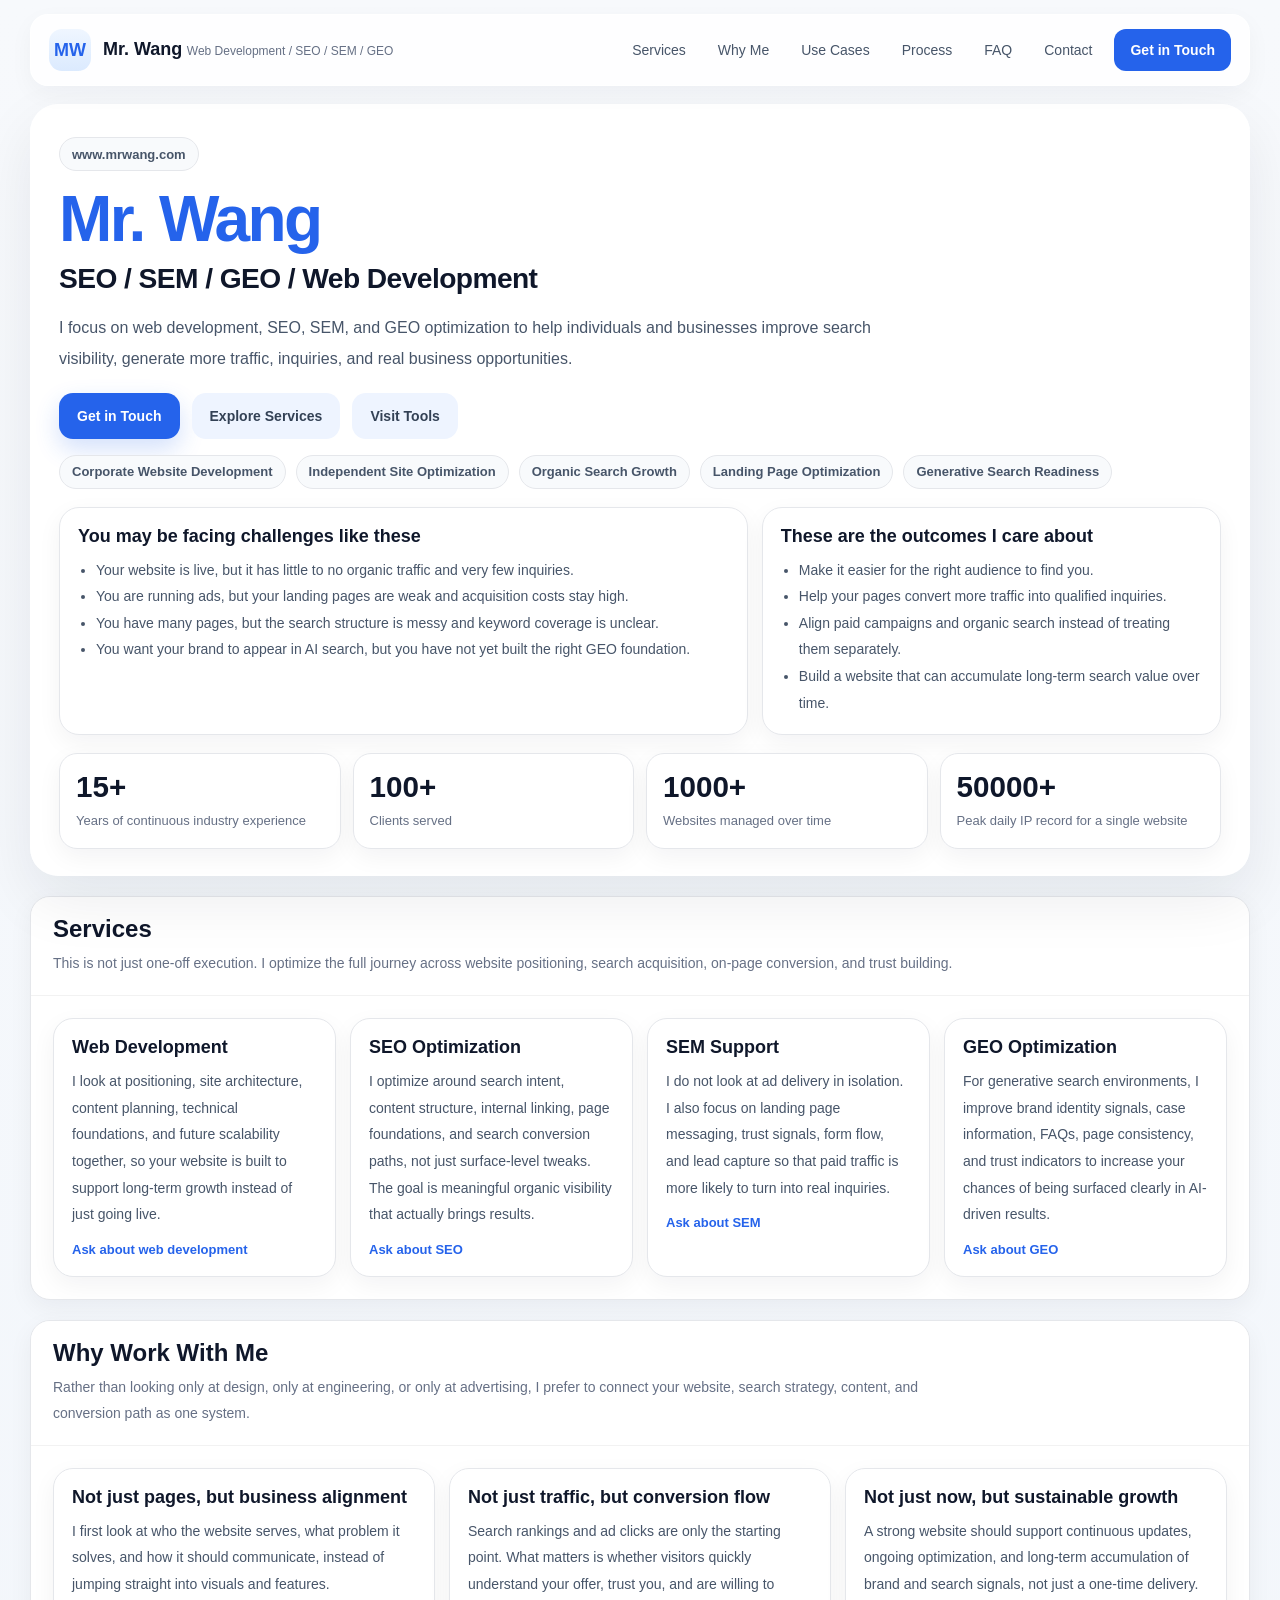
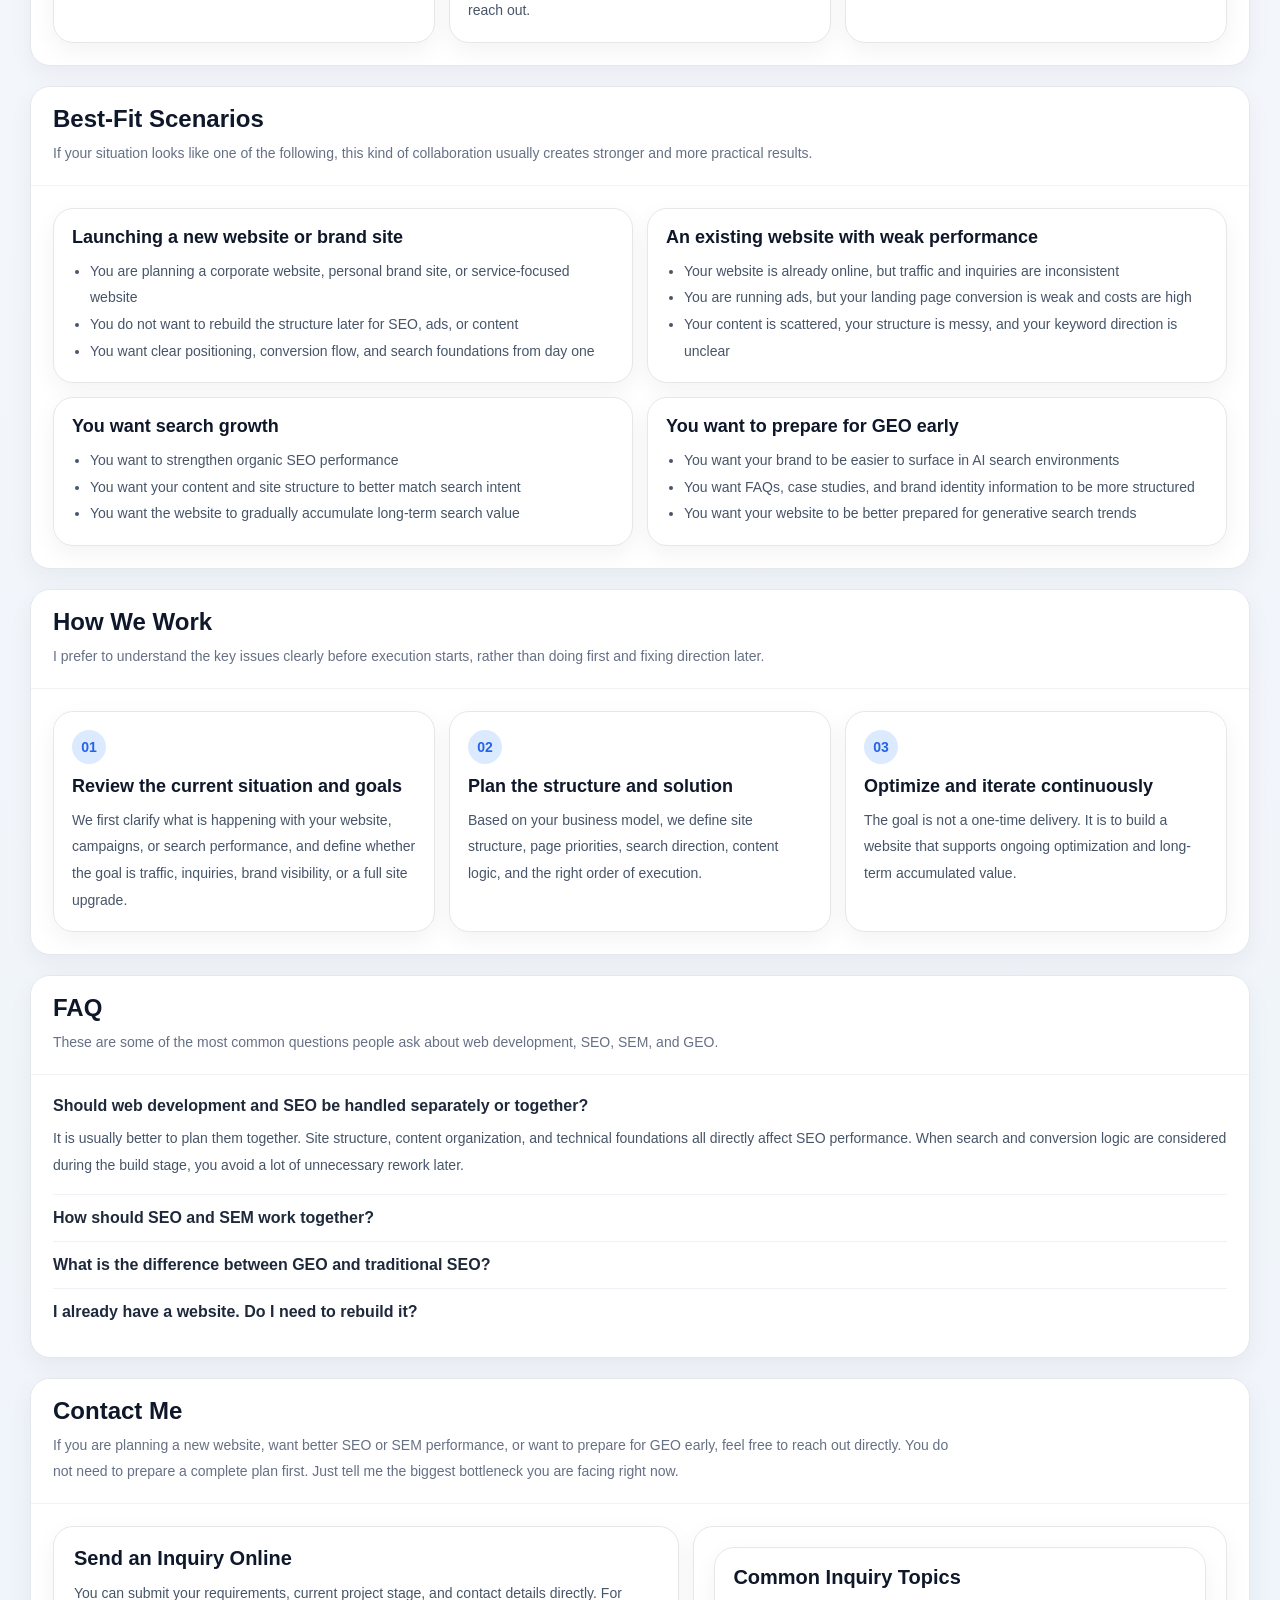
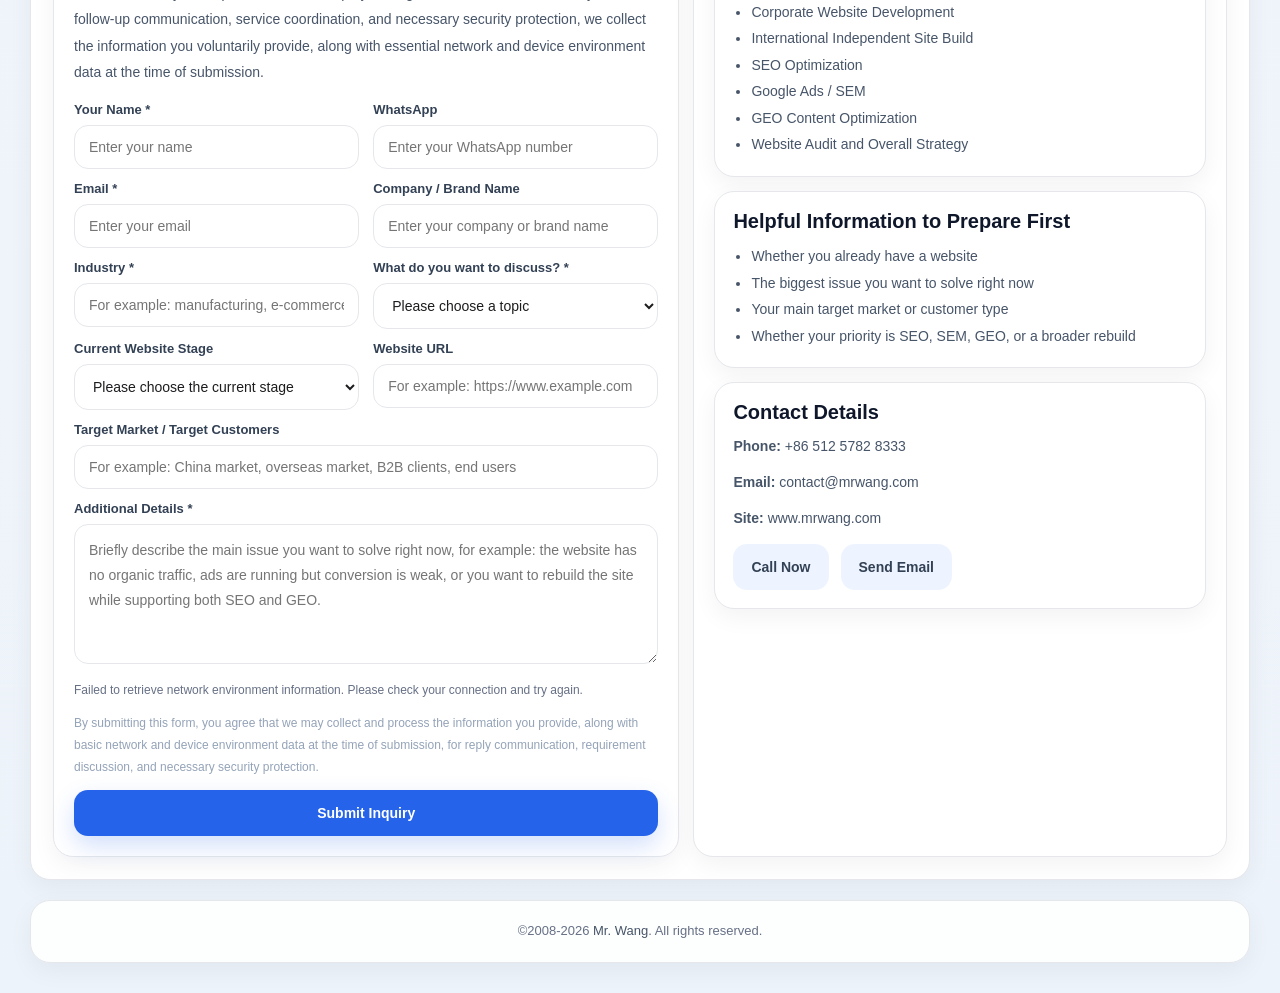
==== index.html @ af541320 "Create index.html" ====
<!DOCTYPE html>
<html lang="en">
<head>
  <meta charset="UTF-8" />
  <meta name="viewport" content="width=device-width, initial-scale=1.0" />

  <title>Mr. Wang - Web Development / SEO / SEM / GEO Optimization</title>
  <meta name="description" content="Mr. Wang focuses on web development, SEO, SEM, and GEO optimization, helping individuals and businesses improve search visibility, generate more traffic, leads, and business opportunities." />
  <meta name="keywords" content="Mr. Wang, web development, SEO, SEM, GEO, generative engine optimization, search optimization, corporate website, independent site optimization" />
  <meta name="author" content="Mr. Wang" />
  <meta name="application-name" content="Mr. Wang" />
  <meta name="robots" content="index,follow,max-image-preview:large,max-snippet:-1,max-video-preview:-1" />
  <meta name="referrer" content="strict-origin-when-cross-origin" />
  <meta name="format-detection" content="telephone=no,email=no,address=no" />
  <meta name="theme-color" content="#2563eb" />
  <meta name="color-scheme" content="light" />

  <link rel="canonical" href="https://www.mrwang.com/" />

  <meta property="og:type" content="website" />
  <meta property="og:locale" content="en_US" />
  <meta property="og:site_name" content="Mr. Wang" />
  <meta property="og:title" content="Mr. Wang - Web Development / SEO / SEM / GEO Optimization" />
  <meta property="og:description" content="Mr. Wang focuses on web development, SEO, SEM, and GEO optimization, helping individuals and businesses improve search visibility, generate more traffic, leads, and business opportunities." />
  <meta property="og:url" content="https://www.mrwang.com/" />

  <meta name="twitter:card" content="summary" />
  <meta name="twitter:title" content="Mr. Wang - Web Development / SEO / SEM / GEO Optimization" />
  <meta name="twitter:description" content="Mr. Wang focuses on web development, SEO, SEM, and GEO optimization, helping individuals and businesses improve search visibility, generate more traffic, leads, and business opportunities." />

  <style>
    :root {
      --bg1: #f7f9fc;
      --bg2: #edf3fa;
      --card: rgba(255,255,255,0.92);
      --card-solid: #ffffff;
      --text: #1d1d1f;
      --sub: #667085;
      --muted: #94a3b8;
      --primary: #2563eb;
      --primary-hover: #1d4ed8;
      --light: #eef4ff;
      --light-hover: #e2ebff;
      --border: #e5e7eb;
      --shadow: 0 24px 60px rgba(15, 23, 42, 0.08);
      --shadow-soft: 0 8px 24px rgba(15, 23, 42, 0.05);
      --success: #16a34a;
      --danger: #dc2626;
      --maxw: 1220px;
    }

    * {
      box-sizing: border-box;
      margin: 0;
      padding: 0;
      -webkit-font-smoothing: antialiased;
    }

    html {
      scroll-behavior: smooth;
    }

    body {
      min-height: 100%;
      font-family: -apple-system, BlinkMacSystemFont, "SF Pro Text", "Helvetica Neue", Arial, sans-serif;
      color: var(--text);
      background: linear-gradient(180deg, var(--bg1) 0%, var(--bg2) 100%);
      padding: 14px 10px 30px;
    }

    a {
      color: inherit;
      text-decoration: none;
    }

    img {
      max-width: 100%;
      display: block;
    }

    .page {
      width: min(var(--maxw), 100%);
      margin: 0 auto;
    }

    .topbar {
      position: sticky;
      top: 12px;
      z-index: 50;
      margin-bottom: 18px;
      background: rgba(255,255,255,0.82);
      backdrop-filter: blur(18px);
      -webkit-backdrop-filter: blur(18px);
      border: 1px solid rgba(255,255,255,0.62);
      border-radius: 18px;
      box-shadow: 0 8px 24px rgba(15,23,42,0.04);
    }

    .topbar-inner {
      min-height: 70px;
      padding: 12px 18px;
      display: flex;
      align-items: center;
      justify-content: space-between;
      gap: 16px;
    }

    .brand {
      display: flex;
      align-items: center;
      gap: 12px;
      min-width: 0;
    }

    .brand-mark {
      width: 42px;
      height: 42px;
      border-radius: 13px;
      background: linear-gradient(180deg, #eff6ff 0%, #dbeafe 100%);
      color: var(--primary);
      display: inline-flex;
      align-items: center;
      justify-content: center;
      font-size: 18px;
      font-weight: 800;
      flex-shrink: 0;
    }

    .brand-info {
      min-width: 0;
    }

    .brand-title {
      font-size: 18px;
      font-weight: 800;
      color: #0f172a;
      line-height: 1.2;
    }

    .brand-sub {
      margin-top: 2px;
      font-size: 12px;
      color: var(--sub);
      line-height: 1.5;
      white-space: nowrap;
    }

    .nav-wrap {
      display: flex;
      align-items: center;
      gap: 10px;
    }

    .nav {
      display: flex;
      align-items: center;
      gap: 8px;
      flex-wrap: wrap;
    }

    .nav a {
      padding: 10px 12px;
      border-radius: 12px;
      font-size: 14px;
      color: #475569;
      transition: .2s ease;
    }

    .nav a:hover {
      background: var(--light);
      color: var(--primary);
    }

    .nav-cta {
      display: inline-flex;
      align-items: center;
      justify-content: center;
      min-height: 42px;
      padding: 0 16px;
      border-radius: 12px;
      background: var(--primary);
      color: #fff;
      font-size: 14px;
      font-weight: 700;
      transition: .2s ease;
    }

    .nav-cta:hover {
      background: var(--primary-hover);
    }

    .menu-toggle {
      display: none;
      width: 42px;
      height: 42px;
      border: 1px solid var(--border);
      border-radius: 12px;
      background: #fff;
      color: #334155;
      cursor: pointer;
      align-items: center;
      justify-content: center;
      font-size: 20px;
      line-height: 1;
    }

    .mobile-nav {
      display: none;
      padding: 0 14px 14px;
    }

    .mobile-nav.show {
      display: block;
    }

    .mobile-nav-inner {
      border-top: 1px solid rgba(0,0,0,0.05);
      padding-top: 12px;
      display: grid;
      gap: 8px;
    }

    .mobile-nav a {
      padding: 12px 14px;
      border-radius: 12px;
      background: #fff;
      border: 1px solid var(--border);
      color: #475569;
      font-size: 14px;
      font-weight: 600;
    }

    .mobile-nav a:last-child {
      background: var(--primary);
      color: #fff;
      border-color: var(--primary);
    }

    .hero {
      background: var(--card);
      backdrop-filter: blur(18px);
      -webkit-backdrop-filter: blur(18px);
      border: 1px solid rgba(255,255,255,0.62);
      border-radius: 28px;
      box-shadow: var(--shadow);
      padding: 32px 28px 26px;
      margin-bottom: 20px;
    }

    .eyebrow {
      display: inline-flex;
      align-items: center;
      min-height: 34px;
      padding: 0 12px;
      border-radius: 999px;
      background: #f8fafc;
      border: 1px solid var(--border);
      color: #475569;
      font-size: 13px;
      font-weight: 700;
      margin-bottom: 16px;
    }

    .hero-title {
      margin: 0 0 8px;
      font-size: clamp(2.5rem, 5vw, 4.4rem);
      line-height: 1.02;
      letter-spacing: -0.04em;
      font-weight: 900;
      color: var(--primary);
    }

    .hero-services {
      margin: 0 0 14px;
      font-size: clamp(1.2rem, 2.2vw, 2rem);
      line-height: 1.35;
      letter-spacing: -0.02em;
      font-weight: 800;
      color: #0f172a;
    }

    .lead {
      max-width: 860px;
      margin: 0 0 18px;
      color: #475569;
      font-size: 16px;
      line-height: 1.95;
    }

    .hero-actions {
      display: flex;
      gap: 12px;
      flex-wrap: wrap;
      margin-bottom: 16px;
    }

    .hero-tags {
      display: flex;
      gap: 10px;
      flex-wrap: wrap;
      margin-bottom: 18px;
    }

    .tag {
      display: inline-flex;
      align-items: center;
      min-height: 34px;
      padding: 0 12px;
      border-radius: 999px;
      background: #f8fafc;
      border: 1px solid var(--border);
      color: #475569;
      font-size: 13px;
      font-weight: 700;
    }

    .hero-summary {
      display: grid;
      grid-template-columns: 1.2fr 0.8fr;
      gap: 14px;
      margin-top: 18px;
    }

    .hero-panel,
    .card,
    .mini-card,
    .contact-main,
    .contact-side {
      background: #fff;
      border: 1px solid var(--border);
      border-radius: 20px;
      box-shadow: var(--shadow-soft);
    }

    .hero-panel {
      padding: 18px;
    }

    .hero-panel h3 {
      font-size: 18px;
      color: #0f172a;
      margin-bottom: 10px;
    }

    .hero-panel p,
    .hero-panel li {
      color: #475569;
      font-size: 14px;
      line-height: 1.9;
    }

    .hero-panel ul {
      padding-left: 18px;
    }

    .metrics {
      display: grid;
      grid-template-columns: repeat(4, 1fr);
      gap: 12px;
      margin-top: 18px;
    }

    .metric {
      background: #fff;
      border: 1px solid var(--border);
      border-radius: 18px;
      box-shadow: var(--shadow-soft);
      padding: 16px;
    }

    .metric-num {
      font-size: 1.85rem;
      font-weight: 800;
      line-height: 1.15;
      color: #0f172a;
    }

    .metric-text {
      margin-top: 6px;
      color: var(--sub);
      font-size: 13px;
      line-height: 1.7;
    }

    .btn {
      min-height: 46px;
      padding: 0 18px;
      border-radius: 14px;
      border: none;
      cursor: pointer;
      font-size: 14px;
      font-weight: 700;
      display: inline-flex;
      align-items: center;
      justify-content: center;
      transition: .2s ease;
      font-family: inherit;
    }

    .btn-primary {
      background: var(--primary);
      color: #fff;
      box-shadow: 0 10px 24px rgba(37,99,235,0.2);
    }

    .btn-primary:hover {
      background: var(--primary-hover);
      transform: translateY(-1px);
    }

    .btn-light {
      background: var(--light);
      color: #334155;
    }

    .btn-light:hover {
      background: var(--light-hover);
      transform: translateY(-1px);
    }

    .section {
      margin-top: 20px;
    }

    .card {
      overflow: hidden;
    }

    .section-head {
      padding: 18px 22px;
      border-bottom: 1px solid rgba(0,0,0,0.05);
      background: rgba(255,255,255,0.72);
    }

    .section-head h2 {
      font-size: 24px;
      color: #0f172a;
      margin-bottom: 8px;
    }

    .section-head p {
      max-width: 900px;
      color: var(--sub);
      font-size: 14px;
      line-height: 1.85;
    }

    .section-body {
      padding: 22px;
    }

    .grid-4,
    .grid-3,
    .grid-2,
    .process-grid,
    .field-grid-2,
    .contact-layout,
    .contact-side-grid {
      display: grid;
      gap: 14px;
    }

    .grid-4 {
      grid-template-columns: repeat(4, 1fr);
    }

    .grid-3,
    .process-grid {
      grid-template-columns: repeat(3, 1fr);
    }

    .grid-2,
    .field-grid-2 {
      grid-template-columns: 1fr 1fr;
    }

    .contact-layout {
      grid-template-columns: 1.08fr 0.92fr;
    }

    .contact-side-grid {
      grid-template-columns: 1fr;
      align-content: start;
    }

    .mini-card {
      padding: 18px;
    }

    .mini-card h3 {
      font-size: 18px;
      color: #0f172a;
      margin-bottom: 10px;
    }

    .mini-card p,
    .mini-card li {
      color: #475569;
      font-size: 14px;
      line-height: 1.9;
    }

    .mini-card ul {
      padding-left: 18px;
      margin-top: 8px;
    }

    .mini-card .more {
      margin-top: 14px;
      display: inline-flex;
      font-size: 13px;
      font-weight: 700;
      color: var(--primary);
    }

    .step-no {
      width: 34px;
      height: 34px;
      border-radius: 999px;
      background: #dbeafe;
      color: var(--primary);
      font-size: 14px;
      font-weight: 800;
      display: inline-flex;
      align-items: center;
      justify-content: center;
      margin-bottom: 12px;
    }

    .faq details {
      border-top: 1px solid #eef2f7;
      padding: 14px 0;
    }

    .faq details:first-child {
      border-top: none;
      padding-top: 0;
    }

    .faq summary {
      cursor: pointer;
      list-style: none;
      font-size: 16px;
      font-weight: 700;
      color: #1e293b;
    }

    .faq summary::-webkit-details-marker {
      display: none;
    }

    .faq .answer {
      margin-top: 10px;
      font-size: 14px;
      line-height: 1.95;
      color: #475569;
    }

    .contact-main,
    .contact-side {
      padding: 20px;
    }

    .contact-main h3,
    .contact-side h3 {
      font-size: 20px;
      color: #0f172a;
      margin-bottom: 10px;
    }

    .contact-main > p,
    .contact-side > p {
      color: #475569;
      font-size: 14px;
      line-height: 1.9;
    }

    .contact-form {
      margin-top: 16px;
      display: grid;
      gap: 12px;
    }

    .field {
      display: flex;
      flex-direction: column;
      gap: 8px;
    }

    .field label {
      font-size: 13px;
      font-weight: 700;
      color: #334155;
    }

    .input,
    .select,
    .textarea {
      width: 100%;
      border: 1px solid var(--border);
      border-radius: 14px;
      background: #fff;
      color: var(--text);
      padding: 13px 14px;
      font-size: 14px;
      outline: none;
      transition: .2s ease;
      font-family: inherit;
    }

    .input:focus,
    .select:focus,
    .textarea:focus {
      border-color: #93c5fd;
      box-shadow: 0 0 0 4px rgba(37,99,235,0.08);
    }

    .textarea {
      min-height: 140px;
      resize: vertical;
      line-height: 1.8;
    }

    .ip-status {
      margin-top: 4px;
      font-size: 12px;
      line-height: 1.8;
      color: var(--sub);
    }

    .form-note {
      color: var(--muted);
      font-size: 12px;
      line-height: 1.8;
    }

    .result {
      display: none;
      padding: 14px;
      border-radius: 14px;
      font-size: 13px;
      line-height: 1.8;
      white-space: pre-wrap;
      word-break: break-word;
      border: 1px solid transparent;
      background: #f8fafc;
    }

    .result.ok {
      color: #166534;
      background: #ecfdf5;
      border-color: #bbf7d0;
    }

    .result.err {
      color: #991b1b;
      background: #fef2f2;
      border-color: #fecaca;
    }

    .contact-meta {
      display: grid;
      gap: 10px;
      margin-top: 6px;
    }

    .contact-meta-item {
      color: #475569;
      font-size: 14px;
      line-height: 1.85;
      word-break: break-all;
    }

    .contact-links {
      display: flex;
      gap: 12px;
      flex-wrap: wrap;
      margin-top: 12px;
    }

    .footer {
      margin-top: 20px;
      background: rgba(255,255,255,0.9);
      border: 1px solid var(--border);
      border-radius: 20px;
      box-shadow: var(--shadow-soft);
      padding: 18px 20px;
      color: var(--sub);
      font-size: 13px;
      line-height: 1.9;
      text-align: center;
    }

    .footer a {
      color: #475569;
    }

    .footer a:hover {
      color: var(--primary);
    }

    .split-line {
      margin: 0 8px;
      color: #cbd5e1;
    }

    @media (max-width: 1100px) {
      .hero-summary,
      .metrics,
      .grid-4,
      .grid-3,
      .process-grid,
      .contact-layout {
        grid-template-columns: 1fr 1fr;
      }
    }

    @media (max-width: 900px) {
      .nav,
      .nav-cta {
        display: none;
      }

      .menu-toggle {
        display: inline-flex;
      }

      .brand-sub {
        white-space: normal;
      }
    }

    @media (max-width: 860px) {
      .topbar-inner,
      .hero,
      .section-head,
      .section-body,
      .footer {
        padding-left: 16px;
        padding-right: 16px;
      }

      .hero {
        padding-top: 24px;
        padding-bottom: 22px;
      }

      .hero-title {
        font-size: clamp(2rem, 9vw, 3rem);
        margin-bottom: 6px;
      }

      .hero-services {
        font-size: clamp(1rem, 4.8vw, 1.35rem);
        margin-bottom: 12px;
      }

      .lead {
        font-size: 15px;
        line-height: 1.9;
      }

      .hero-actions,
      .contact-links {
        width: 100%;
      }

      .hero-summary,
      .metrics,
      .grid-4,
      .grid-3,
      .grid-2,
      .process-grid,
      .contact-layout,
      .field-grid-2 {
        grid-template-columns: 1fr;
      }

      .btn {
        width: 100%;
      }
    }
  </style>

  <script type="application/ld+json">
  {
    "@context": "https://schema.org",
    "@type": "WebSite",
    "name": "Mr. Wang",
    "url": "https://www.mrwang.com/"
  }
  </script>

  <script type="application/ld+json">
  {
    "@context": "https://schema.org",
    "@type": "Person",
    "name": "Mr. Wang",
    "url": "https://www.mrwang.com/",
    "email": "contact@mrwang.com",
    "telephone": "+86-512-5782-8333",
    "jobTitle": "SEO / SEM / GEO / Web Development Consultant",
    "description": "Focused on web development, SEO, SEM, and GEO optimization, helping individuals and businesses improve search visibility, generate more traffic, inquiries, and business opportunities.",
    "knowsAbout": [
      "Web Development",
      "SEO",
      "SEM",
      "GEO",
      "Generative Engine Optimization",
      "Corporate Website Optimization",
      "Search Traffic Growth",
      "Landing Page Optimization"
    ]
  }
  </script>

  <script type="application/ld+json">
  {
    "@context": "https://schema.org",
    "@type": "ProfessionalService",
    "name": "Mr. Wang",
    "url": "https://www.mrwang.com/",
    "description": "Specializing in web development, SEO, SEM, and GEO optimization to help individuals and businesses improve search visibility, generate more traffic, inquiries, and business opportunities.",
    "email": "contact@mrwang.com",
    "telephone": "+86-512-5782-8333",
    "serviceType": [
      "Web Development",
      "SEO Optimization",
      "SEM Campaign Support",
      "GEO Optimization"
    ],
    "areaServed": "Worldwide"
  }
  </script>

  <script type="application/ld+json">
  {
    "@context": "https://schema.org",
    "@type": "FAQPage",
    "mainEntity": [
      {
        "@type": "Question",
        "name": "Should web development and SEO be handled separately or together?",
        "acceptedAnswer": {
          "@type": "Answer",
          "text": "It is usually better to plan them together. Site architecture, page structure, content organization, and technical foundations all directly affect SEO performance later. If you align search and conversion logic during the build stage, you can avoid a lot of rework afterward."
        }
      },
      {
        "@type": "Question",
        "name": "How should SEO and SEM work together?",
        "acceptedAnswer": {
          "@type": "Answer",
          "text": "SEO is better for long-term organic growth, while SEM is better for immediate high-intent acquisition. In most cases, the stronger approach is not choosing one over the other, but using SEM for short-term goals while SEO builds long-term content authority and organic visibility."
        }
      },
      {
        "@type": "Question",
        "name": "What is the difference between GEO and traditional SEO?",
        "acceptedAnswer": {
          "@type": "Answer",
          "text": "GEO focuses more on how a brand appears in generative search, AI answer engines, and new retrieval environments. In addition to page optimization, it also emphasizes brand identity, proof points, FAQs, content consistency, and trust signals."
        }
      }
    ]
  }
  </script>
</head>
<body>
  <div class="page">
    <header class="topbar" aria-label="Top navigation">
      <div class="topbar-inner">
        <a class="brand" href="/">
          <span class="brand-mark">MW</span>
          <span class="brand-info">
            <span class="brand-title">Mr. Wang</span>
            <span class="brand-sub">Web Development / SEO / SEM / GEO</span>
          </span>
        </a>

        <div class="nav-wrap">
          <nav class="nav" aria-label="Desktop navigation">
            <a href="#services">Services</a>
            <a href="#advantage">Why Me</a>
            <a href="#scene">Use Cases</a>
            <a href="#process">Process</a>
            <a href="#faq">FAQ</a>
            <a href="#contact">Contact</a>
          </nav>

          <a class="nav-cta" href="#contact">Get in Touch</a>
          <button class="menu-toggle" id="menuToggle" type="button" aria-label="Open menu" aria-expanded="false" aria-controls="mobileNav">☰</button>
        </div>
      </div>

      <div class="mobile-nav" id="mobileNav">
        <div class="mobile-nav-inner">
          <a href="#services">Services</a>
          <a href="#advantage">Why Work With Me</a>
          <a href="#scene">Best-Fit Scenarios</a>
          <a href="#process">How We Work</a>
          <a href="#faq">FAQ</a>
          <a href="#contact">Get in Touch</a>
        </div>
      </div>
    </header>

    <main>
      <section class="hero">
        <div class="eyebrow">www.mrwang.com</div>

        <h1 class="hero-title">Mr. Wang</h1>

        <h2 class="hero-services">SEO / SEM / GEO / Web Development</h2>

        <p class="lead">
          I focus on web development, SEO, SEM, and GEO optimization to help individuals and businesses improve search visibility,
          generate more traffic, inquiries, and real business opportunities.
        </p>

        <div class="hero-actions">
          <a class="btn btn-primary" href="#contact">Get in Touch</a>
          <a class="btn btn-light" href="#services">Explore Services</a>
          <a class="btn btn-light" href="https://tools.mrwang.com/" target="_blank" rel="noopener noreferrer">Visit Tools</a>
        </div>

        <div class="hero-tags">
          <span class="tag">Corporate Website Development</span>
          <span class="tag">Independent Site Optimization</span>
          <span class="tag">Organic Search Growth</span>
          <span class="tag">Landing Page Optimization</span>
          <span class="tag">Generative Search Readiness</span>
        </div>

        <div class="hero-summary">
          <div class="hero-panel">
            <h3>You may be facing challenges like these</h3>
            <ul>
              <li>Your website is live, but it has little to no organic traffic and very few inquiries.</li>
              <li>You are running ads, but your landing pages are weak and acquisition costs stay high.</li>
              <li>You have many pages, but the search structure is messy and keyword coverage is unclear.</li>
              <li>You want your brand to appear in AI search, but you have not yet built the right GEO foundation.</li>
            </ul>
          </div>

          <div class="hero-panel">
            <h3>These are the outcomes I care about</h3>
            <ul>
              <li>Make it easier for the right audience to find you.</li>
              <li>Help your pages convert more traffic into qualified inquiries.</li>
              <li>Align paid campaigns and organic search instead of treating them separately.</li>
              <li>Build a website that can accumulate long-term search value over time.</li>
            </ul>
          </div>
        </div>

        <div class="metrics">
          <div class="metric">
            <div class="metric-num">15+</div>
            <div class="metric-text">Years of continuous industry experience</div>
          </div>
          <div class="metric">
            <div class="metric-num">100+</div>
            <div class="metric-text">Clients served</div>
          </div>
          <div class="metric">
            <div class="metric-num">1000+</div>
            <div class="metric-text">Websites managed over time</div>
          </div>
          <div class="metric">
            <div class="metric-num">50000+</div>
            <div class="metric-text">Peak daily IP record for a single website</div>
          </div>
        </div>
      </section>

      <section class="section" id="services">
        <div class="card">
          <div class="section-head">
            <h2>Services</h2>
            <p>This is not just one-off execution. I optimize the full journey across website positioning, search acquisition, on-page conversion, and trust building.</p>
          </div>
          <div class="section-body">
            <div class="grid-4">
              <article class="mini-card">
                <h3>Web Development</h3>
                <p>I look at positioning, site architecture, content planning, technical foundations, and future scalability together, so your website is built to support long-term growth instead of just going live.</p>
                <a class="more" href="#contact">Ask about web development</a>
              </article>

              <article class="mini-card">
                <h3>SEO Optimization</h3>
                <p>I optimize around search intent, content structure, internal linking, page foundations, and search conversion paths, not just surface-level tweaks. The goal is meaningful organic visibility that actually brings results.</p>
                <a class="more" href="#contact">Ask about SEO</a>
              </article>

              <article class="mini-card">
                <h3>SEM Support</h3>
                <p>I do not look at ad delivery in isolation. I also focus on landing page messaging, trust signals, form flow, and lead capture so that paid traffic is more likely to turn into real inquiries.</p>
                <a class="more" href="#contact">Ask about SEM</a>
              </article>

              <article class="mini-card">
                <h3>GEO Optimization</h3>
                <p>For generative search environments, I improve brand identity signals, case information, FAQs, page consistency, and trust indicators to increase your chances of being surfaced clearly in AI-driven results.</p>
                <a class="more" href="#contact">Ask about GEO</a>
              </article>
            </div>
          </div>
        </div>
      </section>

      <section class="section" id="advantage">
        <div class="card">
          <div class="section-head">
            <h2>Why Work With Me</h2>
            <p>Rather than looking only at design, only at engineering, or only at advertising, I prefer to connect your website, search strategy, content, and conversion path as one system.</p>
          </div>
          <div class="section-body">
            <div class="grid-3">
              <div class="mini-card">
                <h3>Not just pages, but business alignment</h3>
                <p>I first look at who the website serves, what problem it solves, and how it should communicate, instead of jumping straight into visuals and features.</p>
              </div>

              <div class="mini-card">
                <h3>Not just traffic, but conversion flow</h3>
                <p>Search rankings and ad clicks are only the starting point. What matters is whether visitors quickly understand your offer, trust you, and are willing to reach out.</p>
              </div>

              <div class="mini-card">
                <h3>Not just now, but sustainable growth</h3>
                <p>A strong website should support continuous updates, ongoing optimization, and long-term accumulation of brand and search signals, not just a one-time delivery.</p>
              </div>
            </div>
          </div>
        </div>
      </section>

      <section class="section" id="scene">
        <div class="card">
          <div class="section-head">
            <h2>Best-Fit Scenarios</h2>
            <p>If your situation looks like one of the following, this kind of collaboration usually creates stronger and more practical results.</p>
          </div>
          <div class="section-body">
            <div class="grid-2">
              <div class="mini-card">
                <h3>Launching a new website or brand site</h3>
                <ul>
                  <li>You are planning a corporate website, personal brand site, or service-focused website</li>
                  <li>You do not want to rebuild the structure later for SEO, ads, or content</li>
                  <li>You want clear positioning, conversion flow, and search foundations from day one</li>
                </ul>
              </div>

              <div class="mini-card">
                <h3>An existing website with weak performance</h3>
                <ul>
                  <li>Your website is already online, but traffic and inquiries are inconsistent</li>
                  <li>You are running ads, but your landing page conversion is weak and costs are high</li>
                  <li>Your content is scattered, your structure is messy, and your keyword direction is unclear</li>
                </ul>
              </div>

              <div class="mini-card">
                <h3>You want search growth</h3>
                <ul>
                  <li>You want to strengthen organic SEO performance</li>
                  <li>You want your content and site structure to better match search intent</li>
                  <li>You want the website to gradually accumulate long-term search value</li>
                </ul>
              </div>

              <div class="mini-card">
                <h3>You want to prepare for GEO early</h3>
                <ul>
                  <li>You want your brand to be easier to surface in AI search environments</li>
                  <li>You want FAQs, case studies, and brand identity information to be more structured</li>
                  <li>You want your website to be better prepared for generative search trends</li>
                </ul>
              </div>
            </div>
          </div>
        </div>
      </section>

      <section class="section" id="process">
        <div class="card">
          <div class="section-head">
            <h2>How We Work</h2>
            <p>I prefer to understand the key issues clearly before execution starts, rather than doing first and fixing direction later.</p>
          </div>
          <div class="section-body">
            <div class="process-grid">
              <div class="mini-card">
                <div class="step-no">01</div>
                <h3>Review the current situation and goals</h3>
                <p>We first clarify what is happening with your website, campaigns, or search performance, and define whether the goal is traffic, inquiries, brand visibility, or a full site upgrade.</p>
              </div>

              <div class="mini-card">
                <div class="step-no">02</div>
                <h3>Plan the structure and solution</h3>
                <p>Based on your business model, we define site structure, page priorities, search direction, content logic, and the right order of execution.</p>
              </div>

              <div class="mini-card">
                <div class="step-no">03</div>
                <h3>Optimize and iterate continuously</h3>
                <p>The goal is not a one-time delivery. It is to build a website that supports ongoing optimization and long-term accumulated value.</p>
              </div>
            </div>
          </div>
        </div>
      </section>

      <section class="section" id="faq">
        <div class="card">
          <div class="section-head">
            <h2>FAQ</h2>
            <p>These are some of the most common questions people ask about web development, SEO, SEM, and GEO.</p>
          </div>
          <div class="section-body faq">
            <details open>
              <summary>Should web development and SEO be handled separately or together?</summary>
              <div class="answer">
                It is usually better to plan them together. Site structure, content organization, and technical foundations all directly affect SEO performance. When search and conversion logic are considered during the build stage, you avoid a lot of unnecessary rework later.
              </div>
            </details>

            <details>
              <summary>How should SEO and SEM work together?</summary>
              <div class="answer">
                SEO is stronger for long-term organic growth, while SEM is stronger for immediate high-intent acquisition. In most cases, the more effective approach is to use SEM for short-term goals while using SEO to build long-term content strength and organic visibility.
              </div>
            </details>

            <details>
              <summary>What is the difference between GEO and traditional SEO?</summary>
              <div class="answer">
                GEO focuses more on brand visibility in generative search, AI answer engines, and newer retrieval environments. Beyond page optimization itself, it also emphasizes identity signals, case evidence, FAQs, content consistency, and trustworthiness.
              </div>
            </details>

            <details>
              <summary>I already have a website. Do I need to rebuild it?</summary>
              <div class="answer">
                Not necessarily. Many projects do not require a full rebuild. The better first step is to determine whether the issue is positioning, structure, content, search foundations, or landing page conversion, and then decide whether partial optimization or a full upgrade makes more sense.
              </div>
            </details>
          </div>
        </div>
      </section>

      <section class="section" id="contact">
        <div class="card">
          <div class="section-head">
            <h2>Contact Me</h2>
            <p>If you are planning a new website, want better SEO or SEM performance, or want to prepare for GEO early, feel free to reach out directly. You do not need to prepare a complete plan first. Just tell me the biggest bottleneck you are facing right now.</p>
          </div>

          <div class="section-body">
            <div class="contact-layout">
              <div class="contact-main">
                <h3>Send an Inquiry Online</h3>
                <p>
                  You can submit your requirements, current project stage, and contact details directly. For follow-up communication,
                  service coordination, and necessary security protection, we collect the information you voluntarily provide,
                  along with essential network and device environment data at the time of submission.
                </p>

                <form id="bizForm" class="contact-form" novalidate>
                  <div class="field-grid-2">
                    <div class="field">
                      <label for="name">Your Name *</label>
                      <input id="name" name="name" class="input" type="text" placeholder="Enter your name" required />
                    </div>

                    <div class="field">
                      <label for="contactInfo">WhatsApp</label>
                      <input id="contactInfo" name="contactInfo" class="input" type="text" placeholder="Enter your WhatsApp number" />
                    </div>
                  </div>

                  <div class="field-grid-2">
                    <div class="field">
                      <label for="email">Email *</label>
                      <input id="email" name="email" class="input" type="email" placeholder="Enter your email" required />
                    </div>

                    <div class="field">
                      <label for="company">Company / Brand Name</label>
                      <input id="company" name="company" class="input" type="text" placeholder="Enter your company or brand name" />
                    </div>
                  </div>

                  <div class="field-grid-2">
                    <div class="field">
                      <label for="industry">Industry *</label>
                      <input id="industry" name="industry" class="input" type="text" placeholder="For example: manufacturing, e-commerce, education, services" required />
                    </div>

                    <div class="field">
                      <label for="subject">What do you want to discuss? *</label>
                      <select id="subject" name="subject" class="select" required>
                        <option value="">Please choose a topic</option>
                        <option value="Corporate Website Development">Corporate Website Development</option>
                        <option value="International Independent Site Build">International Independent Site Build</option>
                        <option value="SEO Optimization">SEO Optimization</option>
                        <option value="Google Ads / SEM">Google Ads / SEM</option>
                        <option value="GEO Content Optimization">GEO Content Optimization</option>
                        <option value="Server / Website Deployment">Server / Website Deployment</option>
                        <option value="Website Audit and Overall Strategy">Website Audit and Overall Strategy</option>
                        <option value="Other">Other</option>
                      </select>
                    </div>
                  </div>

                  <div class="field-grid-2">
                    <div class="field">
                      <label for="siteStage">Current Website Stage</label>
                      <select id="siteStage" name="siteStage" class="select">
                        <option value="">Please choose the current stage</option>
                        <option value="No website yet">No website yet</option>
                        <option value="Existing corporate website, preparing to optimize">Existing corporate website, preparing to optimize</option>
                        <option value="Existing independent site with low traffic">Existing independent site with low traffic</option>
                        <option value="Running ads with average conversion">Running ads with average conversion</option>
                        <option value="Content foundation exists, planning SEO / GEO">Content foundation exists, planning SEO / GEO</option>
                        <option value="Project is still being planned">Project is still being planned</option>
                      </select>
                    </div>

                    <div class="field">
                      <label for="website">Website URL</label>
                      <input id="website" name="website" class="input" type="url" placeholder="For example: https://www.example.com" />
                    </div>
                  </div>

                  <div class="field">
                    <label for="market">Target Market / Target Customers</label>
                    <input id="market" name="market" class="input" type="text" placeholder="For example: China market, overseas market, B2B clients, end users" />
                  </div>

                  <div class="field">
                    <label for="message">Additional Details *</label>
                    <textarea id="message" name="message" class="textarea" placeholder="Briefly describe the main issue you want to solve right now, for example: the website has no organic traffic, ads are running but conversion is weak, or you want to rebuild the site while supporting both SEO and GEO." required></textarea>
                  </div>

                  <div id="ipStatus" class="ip-status">Retrieving network environment information...</div>

                  <div class="form-note">
                    By submitting this form, you agree that we may collect and process the information you provide,
                    along with basic network and device environment data at the time of submission,
                    for reply communication, requirement discussion, and necessary security protection.
                  </div>

                  <button type="submit" class="btn btn-primary" id="submitBtn">Submit Inquiry</button>
                  <div id="result" class="result" aria-live="polite"></div>
                </form>
              </div>

              <div class="contact-side">
                <div class="mini-card">
                  <h3>Common Inquiry Topics</h3>
                  <ul>
                    <li>Corporate Website Development</li>
                    <li>International Independent Site Build</li>
                    <li>SEO Optimization</li>
                    <li>Google Ads / SEM</li>
                    <li>GEO Content Optimization</li>
                    <li>Website Audit and Overall Strategy</li>
                  </ul>
                </div>

                <div class="mini-card" style="margin-top:14px;">
                  <h3>Helpful Information to Prepare First</h3>
                  <ul>
                    <li>Whether you already have a website</li>
                    <li>The biggest issue you want to solve right now</li>
                    <li>Your main target market or customer type</li>
                    <li>Whether your priority is SEO, SEM, GEO, or a broader rebuild</li>
                  </ul>
                </div>

                <div class="mini-card" style="margin-top:14px;">
                  <h3>Contact Details</h3>
                  <div class="contact-meta">
                    <div class="contact-meta-item"><strong>Phone:</strong> <a href="tel:+8651257828333">+86 512 5782 8333</a></div>
                    <div class="contact-meta-item"><strong>Email:</strong> <a href="mailto:contact@mrwang.com">contact@mrwang.com</a></div>
                    <div class="contact-meta-item"><strong>Site:</strong> <a href="https://www.mrwang.com/">www.mrwang.com</a></div>
                  </div>

                  <div class="contact-links">
                    <a class="btn btn-light" href="tel:+8651257828333">Call Now</a>
                    <a class="btn btn-light" href="mailto:contact@mrwang.com">Send Email</a>
                  </div>
                </div>
              </div>
            </div>
          </div>
        </div>
      </section>
    </main>

    <footer class="footer">
      ©2008-<span id="year"></span> <a href="https://www.mrwang.com/">Mr. Wang</a>. All rights reserved.
    </footer>
  </div>

  <script>
    document.getElementById("year").textContent = new Date().getFullYear();

    const menuToggle = document.getElementById("menuToggle");
    const mobileNav = document.getElementById("mobileNav");

    menuToggle.addEventListener("click", function () {
      const expanded = menuToggle.getAttribute("aria-expanded") === "true";
      menuToggle.setAttribute("aria-expanded", String(!expanded));
      mobileNav.classList.toggle("show");
      menuToggle.textContent = expanded ? "☰" : "✕";
    });

    mobileNav.querySelectorAll("a").forEach(function (link) {
      link.addEventListener("click", function () {
        mobileNav.classList.remove("show");
        menuToggle.setAttribute("aria-expanded", "false");
        menuToggle.textContent = "☰";
      });
    });

    const API_URL = "https://contact.mrwang.com/contact.php";
    let currentIp = "";

    const form = document.getElementById("bizForm");
    const submitBtn = document.getElementById("submitBtn");
    const resultBox = document.getElementById("result");
    const ipStatus = document.getElementById("ipStatus");

    function showResult(message, ok) {
      resultBox.style.display = "block";
      resultBox.className = "result " + (ok ? "ok" : "err");
      resultBox.textContent = message;
    }

    async function getPublicIP() {
      const endpoints = [
        "https://api64.ipify.org?format=json",
        "https://api.ipify.org?format=json"
      ];

      for (const url of endpoints) {
        try {
          const res = await fetch(url, {
            method: "GET",
            cache: "no-store"
          });
          const data = await res.json();
          if (data && data.ip) {
            return data.ip;
          }
        } catch (e) {}
      }

      throw new Error("Failed to retrieve public IP");
    }

    function getBrowserInfo() {
      const nav = window.navigator || {};
      const scr = window.screen || {};
      const tz = Intl.DateTimeFormat().resolvedOptions().timeZone || "";
      const connection = nav.connection || nav.mozConnection || nav.webkitConnection || null;

      return {
        user_agent: nav.userAgent || "",
        language: nav.language || "",
        languages: Array.isArray(nav.languages) ? nav.languages.join(", ") : "",
        platform: nav.platform || "",
        cookie_enabled: typeof nav.cookieEnabled === "boolean" ? nav.cookieEnabled : "",
        do_not_track: nav.doNotTrack || window.doNotTrack || "",
        hardware_concurrency: nav.hardwareConcurrency || "",
        device_memory: nav.deviceMemory || "",
        max_touch_points: nav.maxTouchPoints || "",
        screen_width: scr.width || "",
        screen_height: scr.height || "",
        color_depth: scr.colorDepth || "",
        pixel_ratio: window.devicePixelRatio || "",
        viewport_width: window.innerWidth || "",
        viewport_height: window.innerHeight || "",
        timezone: tz,
        referrer: document.referrer || "",
        page_url: window.location.href,
        page_path: window.location.pathname,
        hostname: window.location.hostname,
        online: typeof nav.onLine === "boolean" ? nav.onLine : "",
        connection_type: connection && connection.effectiveType ? connection.effectiveType : "",
        timestamp: new Date().toISOString()
      };
    }

    async function initIP() {
      ipStatus.textContent = "Retrieving network environment information...";
      try {
        currentIp = await getPublicIP();
        ipStatus.textContent = "Network environment verification completed. The form can now be submitted.";
      } catch (err) {
        currentIp = "";
        ipStatus.textContent = "Failed to retrieve network environment information. Please check your connection and try again.";
      }
    }

    form.addEventListener("submit", async function (e) {
      e.preventDefault();

      if (!currentIp) {
        showResult("Network environment information has not been retrieved successfully, so the form cannot be submitted yet.", false);
        return;
      }

      const payload = {
        name: document.getElementById("name").value.trim(),
        contactInfo: document.getElementById("contactInfo").value.trim(),
        email: document.getElementById("email").value.trim(),
        company: document.getElementById("company").value.trim(),
        industry: document.getElementById("industry").value.trim(),
        subject: document.getElementById("subject").value.trim(),
        siteStage: document.getElementById("siteStage").value.trim(),
        website: document.getElementById("website").value.trim(),
        market: document.getElementById("market").value.trim(),
        message: document.getElementById("message").value.trim(),
        client_ip: currentIp,
        user_agent: navigator.userAgent || "",
        browser_info: JSON.stringify(getBrowserInfo())
      };

      if (!payload.name || !payload.email || !payload.industry || !payload.subject || !payload.message) {
        showResult("Please complete all required fields.", false);
        return;
      }

      submitBtn.disabled = true;
      submitBtn.textContent = "Submitting...";

      try {
        const res = await fetch(API_URL, {
          method: "POST",
          headers: {
            "Content-Type": "application/json"
          },
          body: JSON.stringify(payload)
        });

        const text = await res.text();
        let data;

        try {
          data = JSON.parse(text);
        } catch (e) {
          showResult("Submission failed. Please try again later.", false);
          return;
        }

        if (res.ok && data.success === true) {
          showResult(data.message || "Your inquiry was submitted successfully. We will contact you soon.", true);
          form.reset();
        } else {
          showResult(data.message || "Submission failed. Please try again later.", false);
        }
      } catch (err) {
        showResult("Request failed: " + err.message, false);
      } finally {
        submitBtn.disabled = false;
        submitBtn.textContent = "Submit Inquiry";
      }
    });

    initIP();
  </script>
</body>
</html>
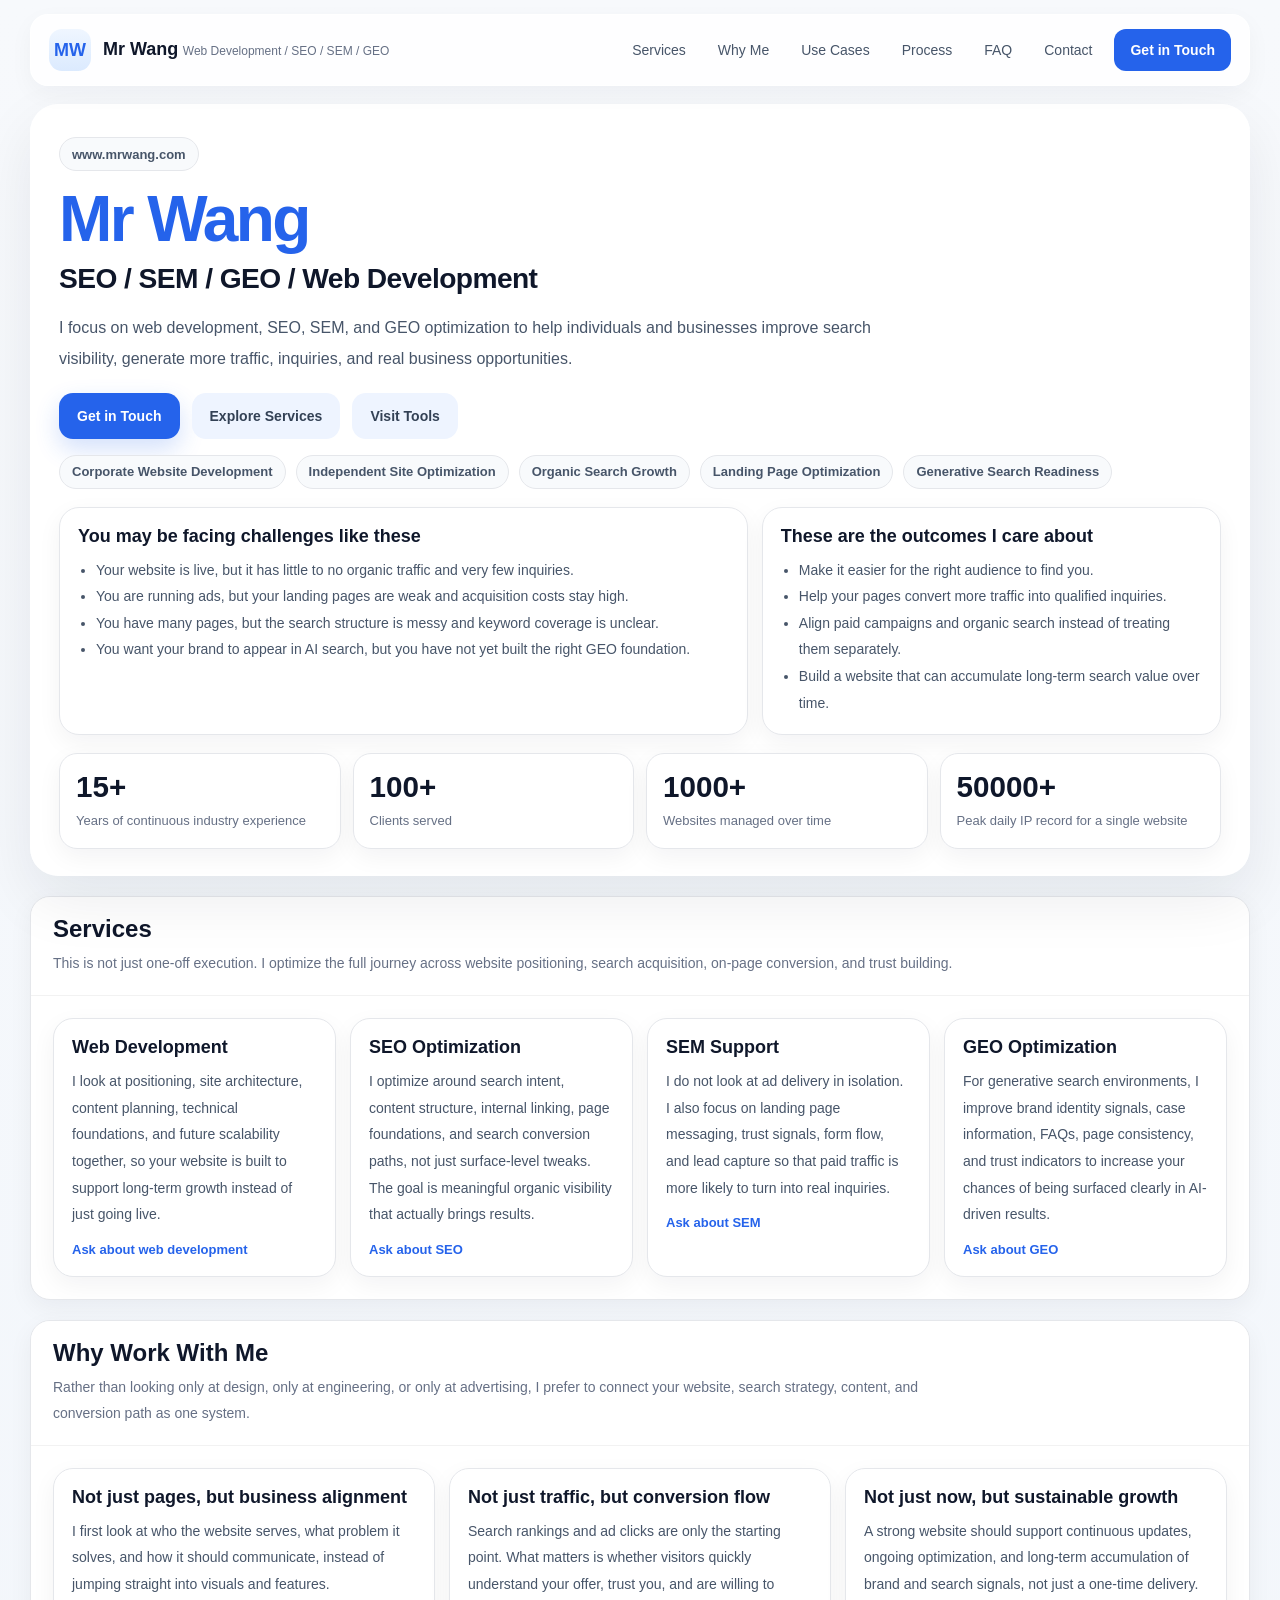
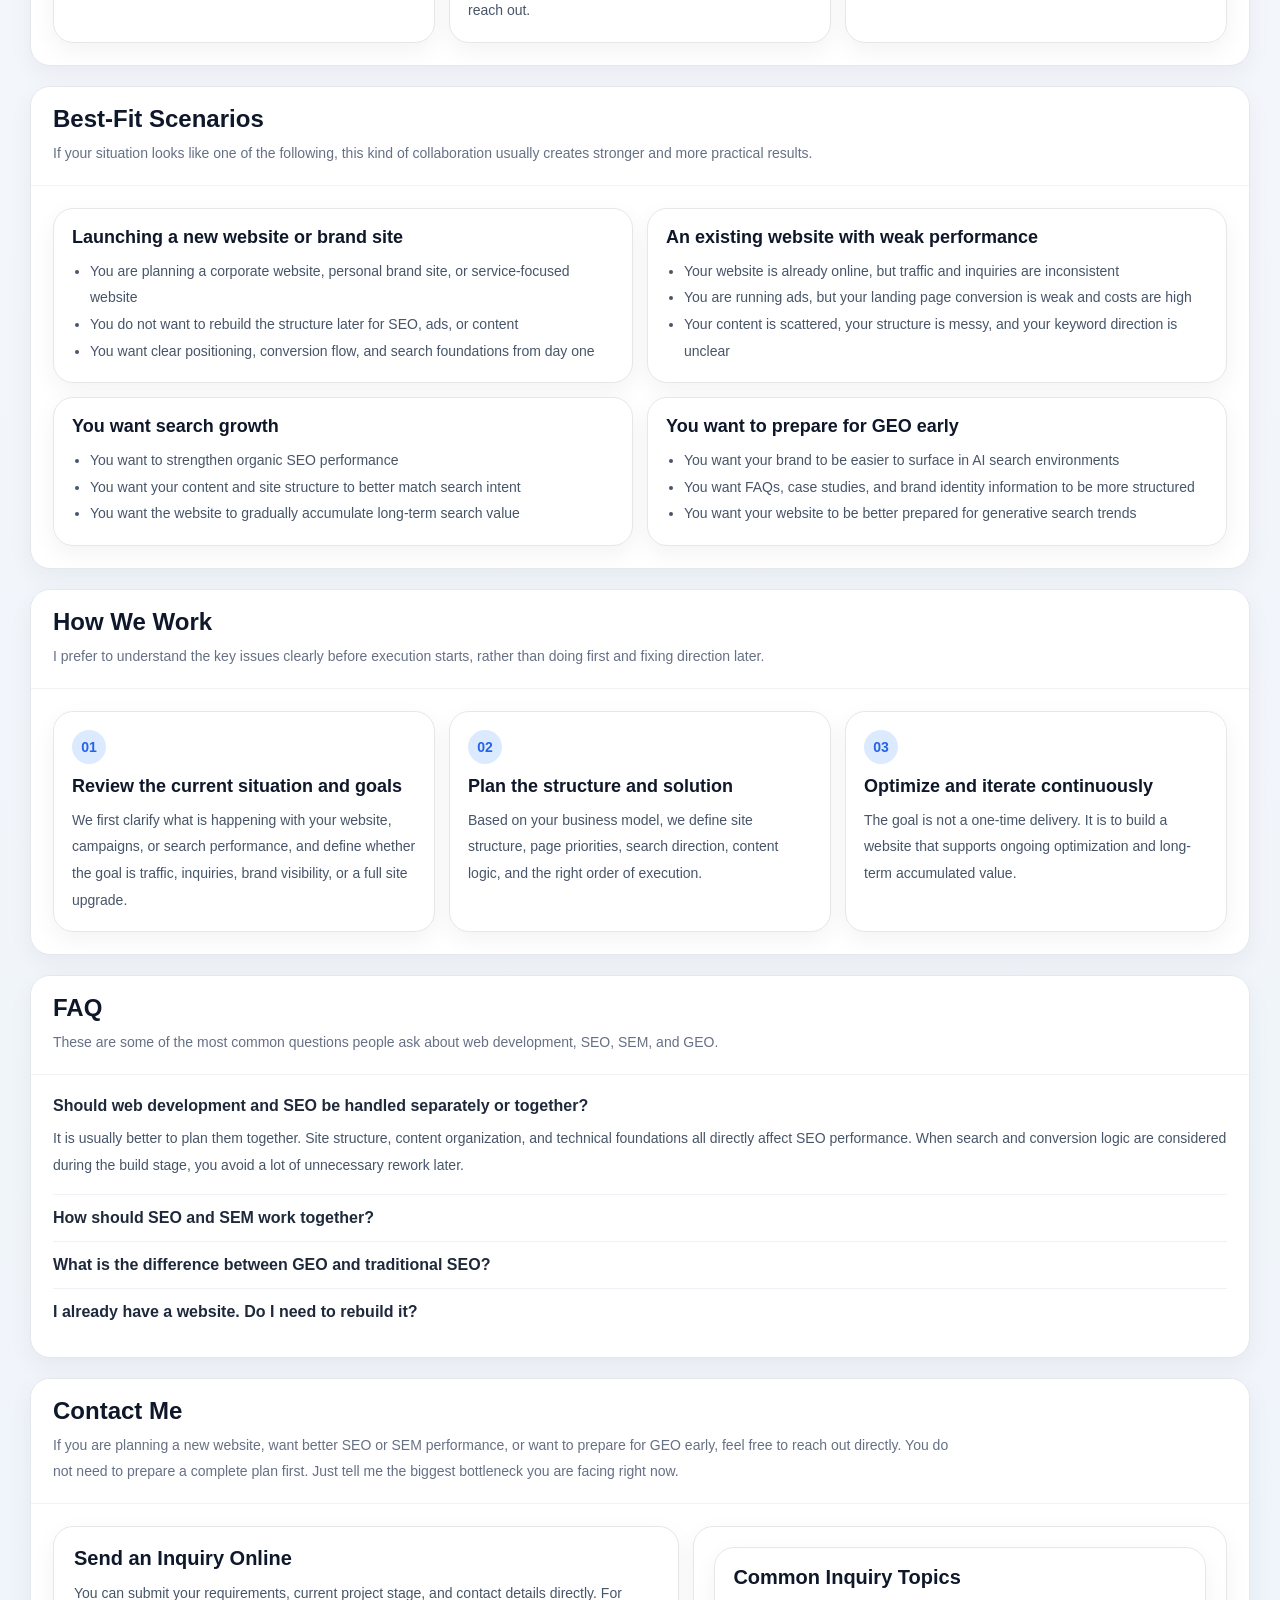
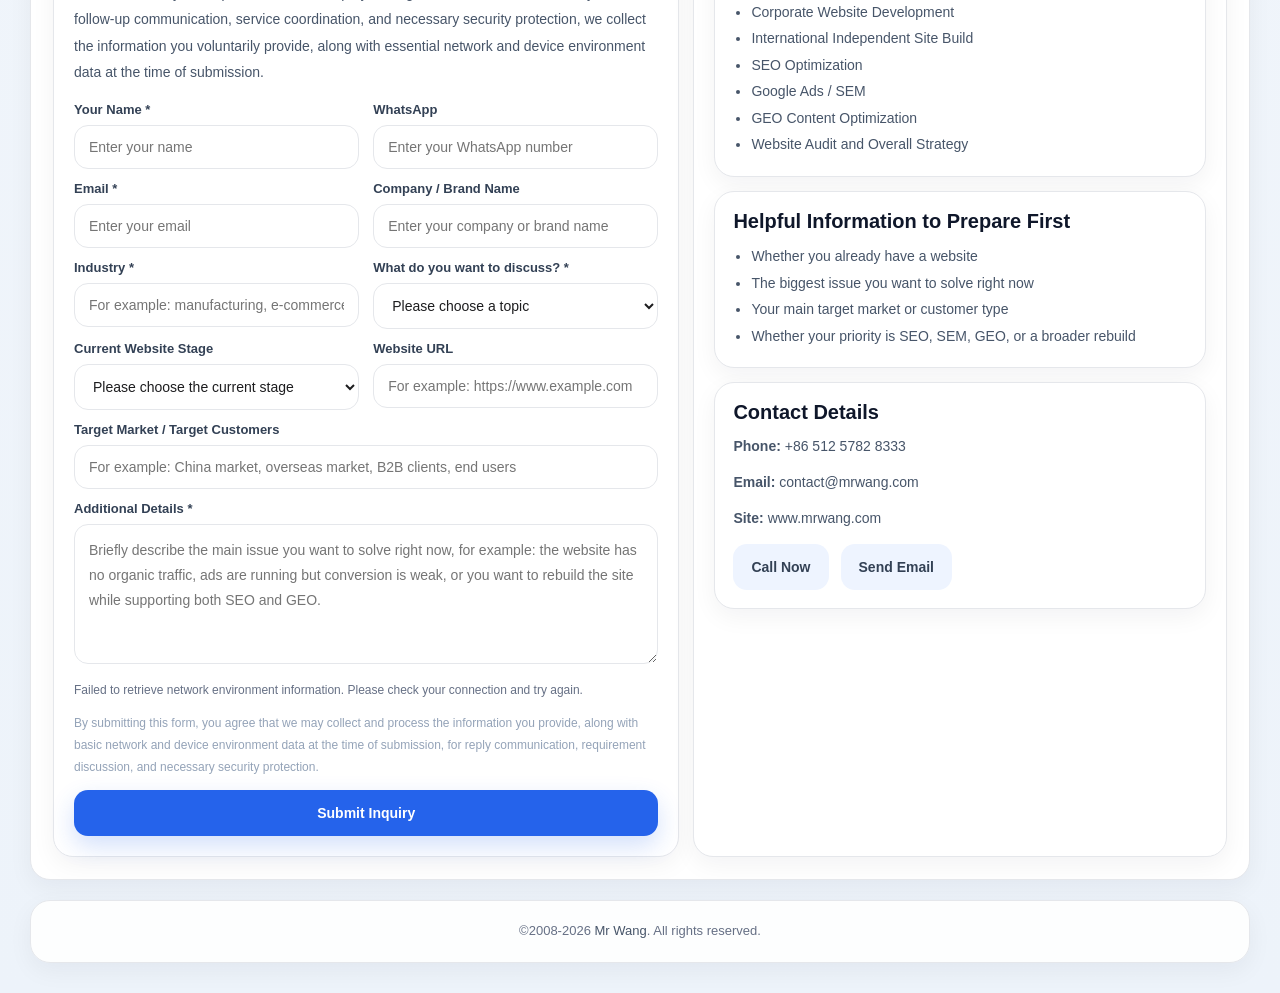
==== commit 0384beab: "Update index.html" ====
--- a/index.html
+++ b/index.html
@@ -4,11 +4,11 @@
   <meta charset="UTF-8" />
   <meta name="viewport" content="width=device-width, initial-scale=1.0" />
 
-  <title>Mr. Wang - Web Development / SEO / SEM / GEO Optimization</title>
-  <meta name="description" content="Mr. Wang focuses on web development, SEO, SEM, and GEO optimization, helping individuals and businesses improve search visibility, generate more traffic, leads, and business opportunities." />
-  <meta name="keywords" content="Mr. Wang, web development, SEO, SEM, GEO, generative engine optimization, search optimization, corporate website, independent site optimization" />
-  <meta name="author" content="Mr. Wang" />
-  <meta name="application-name" content="Mr. Wang" />
+  <title>Mr Wang - Web Development / SEO / SEM / GEO Optimization</title>
+  <meta name="description" content="Mr Wang focuses on web development, SEO, SEM, and GEO optimization, helping individuals and businesses improve search visibility, generate more traffic, leads, and business opportunities." />
+  <meta name="keywords" content="Mr Wang, web development, SEO, SEM, GEO, generative engine optimization, search optimization, corporate website, independent site optimization" />
+  <meta name="author" content="Mr Wang" />
+  <meta name="application-name" content="Mr Wang" />
   <meta name="robots" content="index,follow,max-image-preview:large,max-snippet:-1,max-video-preview:-1" />
   <meta name="referrer" content="strict-origin-when-cross-origin" />
   <meta name="format-detection" content="telephone=no,email=no,address=no" />
@@ -19,14 +19,14 @@
 
   <meta property="og:type" content="website" />
   <meta property="og:locale" content="en_US" />
-  <meta property="og:site_name" content="Mr. Wang" />
-  <meta property="og:title" content="Mr. Wang - Web Development / SEO / SEM / GEO Optimization" />
-  <meta property="og:description" content="Mr. Wang focuses on web development, SEO, SEM, and GEO optimization, helping individuals and businesses improve search visibility, generate more traffic, leads, and business opportunities." />
+  <meta property="og:site_name" content="Mr Wang" />
+  <meta property="og:title" content="Mr Wang - Web Development / SEO / SEM / GEO Optimization" />
+  <meta property="og:description" content="Mr Wang focuses on web development, SEO, SEM, and GEO optimization, helping individuals and businesses improve search visibility, generate more traffic, leads, and business opportunities." />
   <meta property="og:url" content="https://www.mrwang.com/" />
 
   <meta name="twitter:card" content="summary" />
-  <meta name="twitter:title" content="Mr. Wang - Web Development / SEO / SEM / GEO Optimization" />
-  <meta name="twitter:description" content="Mr. Wang focuses on web development, SEO, SEM, and GEO optimization, helping individuals and businesses improve search visibility, generate more traffic, leads, and business opportunities." />
+  <meta name="twitter:title" content="Mr Wang - Web Development / SEO / SEM / GEO Optimization" />
+  <meta name="twitter:description" content="Mr Wang focuses on web development, SEO, SEM, and GEO optimization, helping individuals and businesses improve search visibility, generate more traffic, leads, and business opportunities." />
 
   <style>
     :root {
@@ -786,7 +786,7 @@
   {
     "@context": "https://schema.org",
     "@type": "WebSite",
-    "name": "Mr. Wang",
+    "name": "Mr Wang",
     "url": "https://www.mrwang.com/"
   }
   </script>
@@ -795,7 +795,7 @@
   {
     "@context": "https://schema.org",
     "@type": "Person",
-    "name": "Mr. Wang",
+    "name": "Mr Wang",
     "url": "https://www.mrwang.com/",
     "email": "contact@mrwang.com",
     "telephone": "+86-512-5782-8333",
@@ -818,7 +818,7 @@
   {
     "@context": "https://schema.org",
     "@type": "ProfessionalService",
-    "name": "Mr. Wang",
+    "name": "Mr Wang",
     "url": "https://www.mrwang.com/",
     "description": "Specializing in web development, SEO, SEM, and GEO optimization to help individuals and businesses improve search visibility, generate more traffic, inquiries, and business opportunities.",
     "email": "contact@mrwang.com",
@@ -873,7 +873,7 @@
         <a class="brand" href="/">
           <span class="brand-mark">MW</span>
           <span class="brand-info">
-            <span class="brand-title">Mr. Wang</span>
+            <span class="brand-title">Mr Wang</span>
             <span class="brand-sub">Web Development / SEO / SEM / GEO</span>
           </span>
         </a>
@@ -909,7 +909,7 @@
       <section class="hero">
         <div class="eyebrow">www.mrwang.com</div>
 
-        <h1 class="hero-title">Mr. Wang</h1>
+        <h1 class="hero-title">Mr Wang</h1>
 
         <h2 class="hero-services">SEO / SEM / GEO / Web Development</h2>
 
@@ -1304,7 +1304,7 @@
     </main>
 
     <footer class="footer">
-      ©2008-<span id="year"></span> <a href="https://www.mrwang.com/">Mr. Wang</a>. All rights reserved.
+      ©2008-<span id="year"></span> <a href="https://www.mrwang.com/">Mr Wang</a>. All rights reserved.
     </footer>
   </div>
 
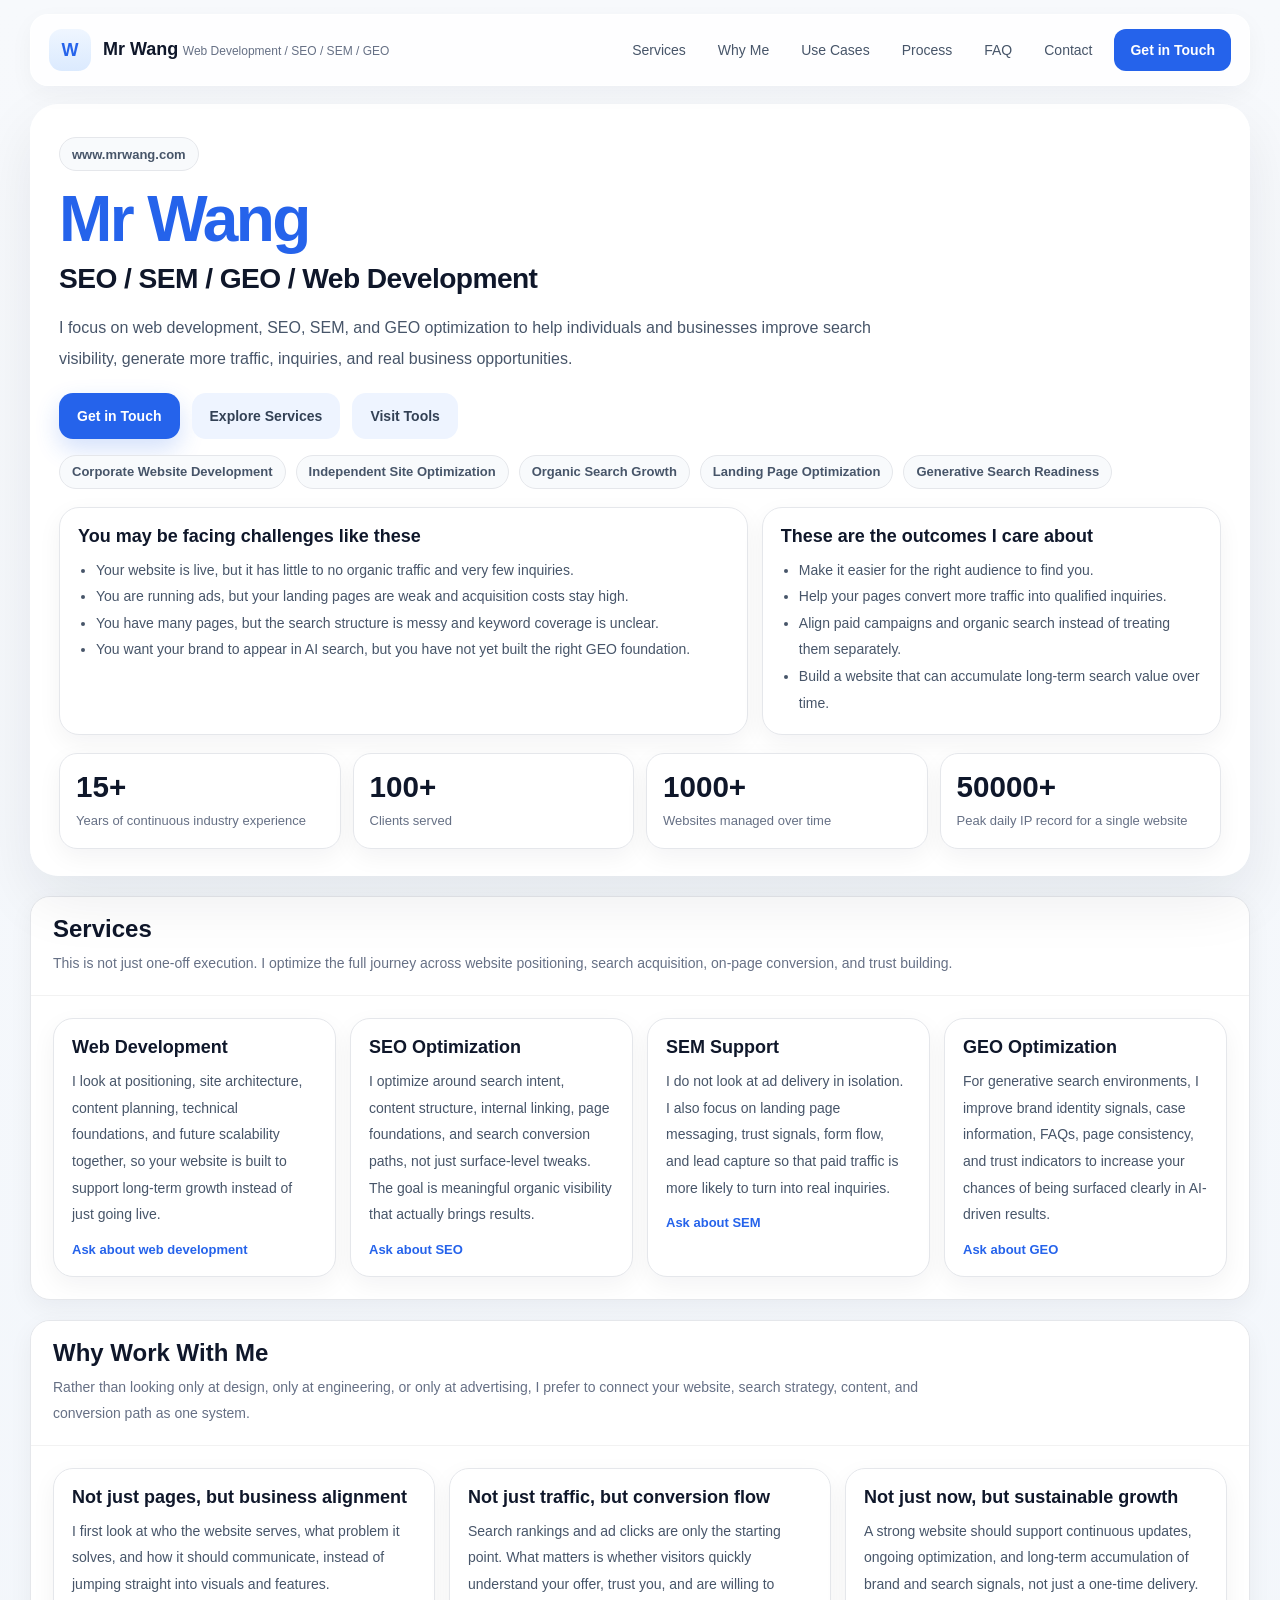
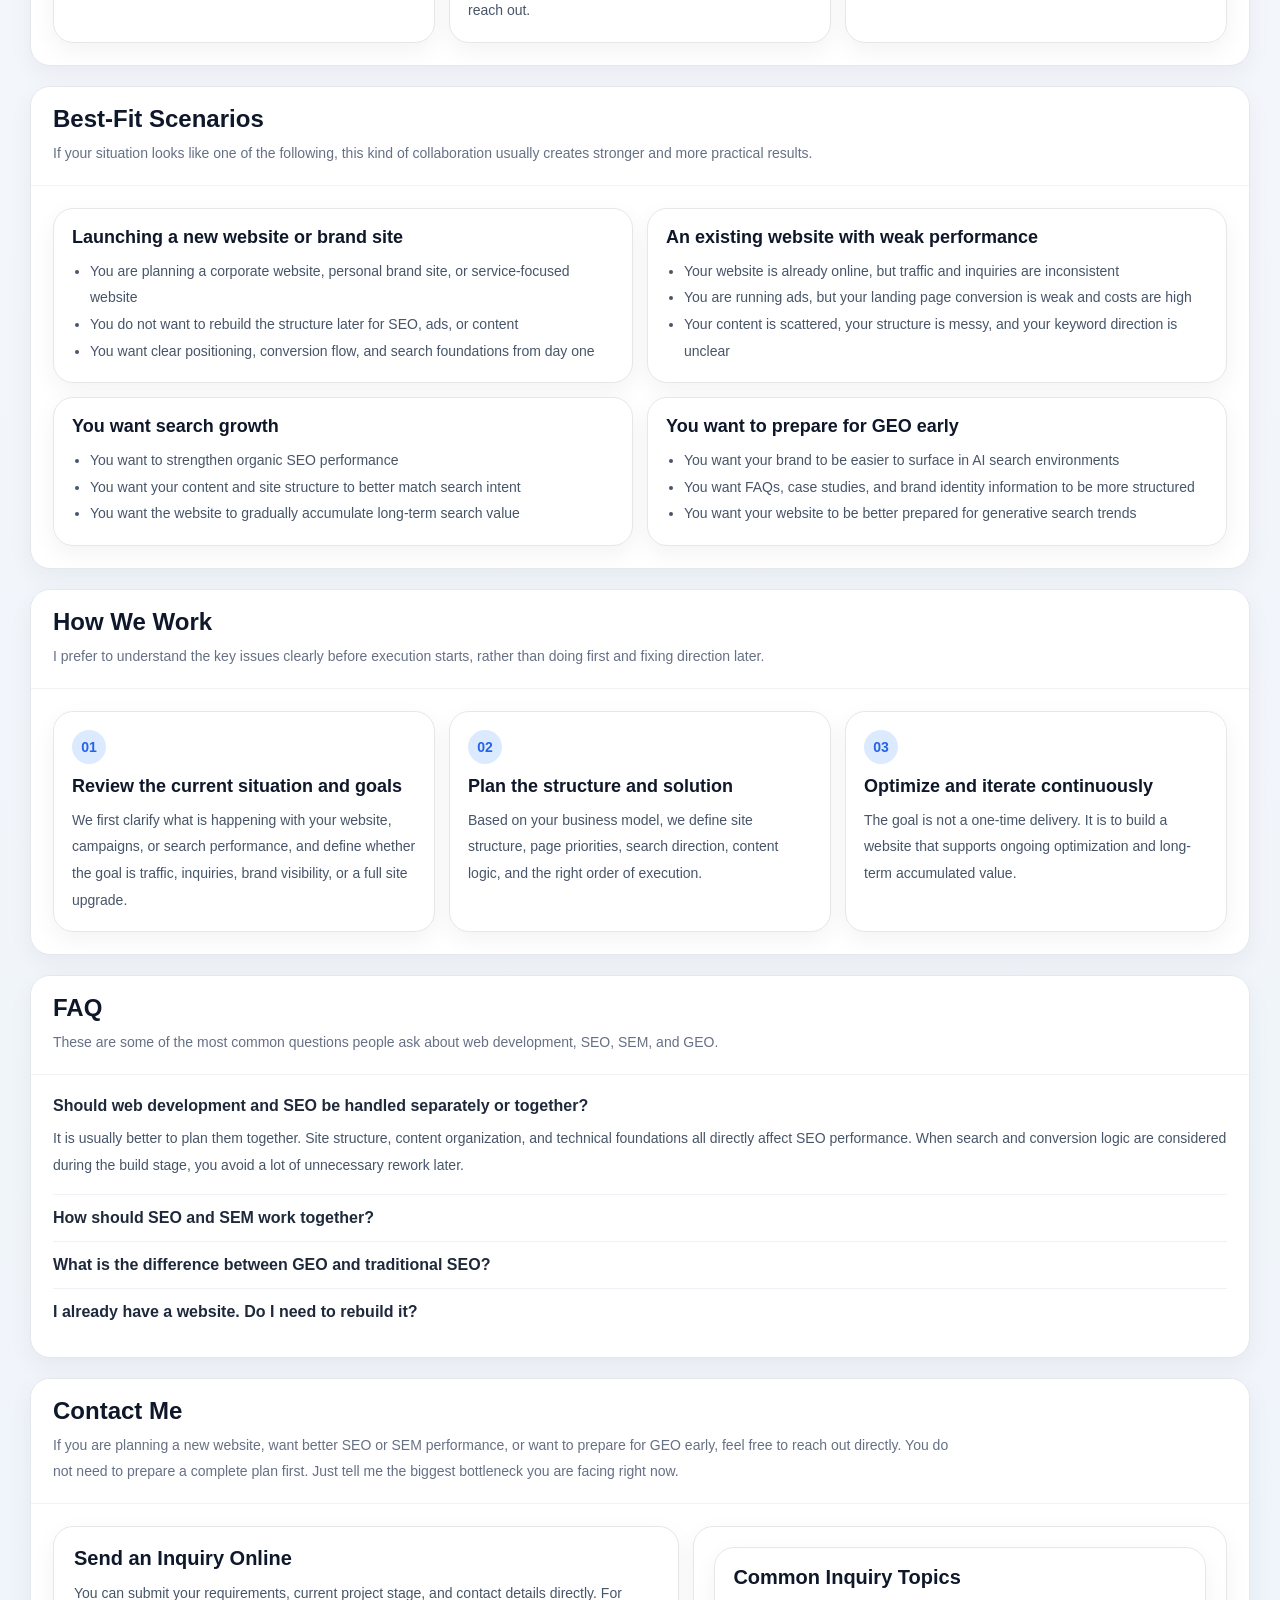
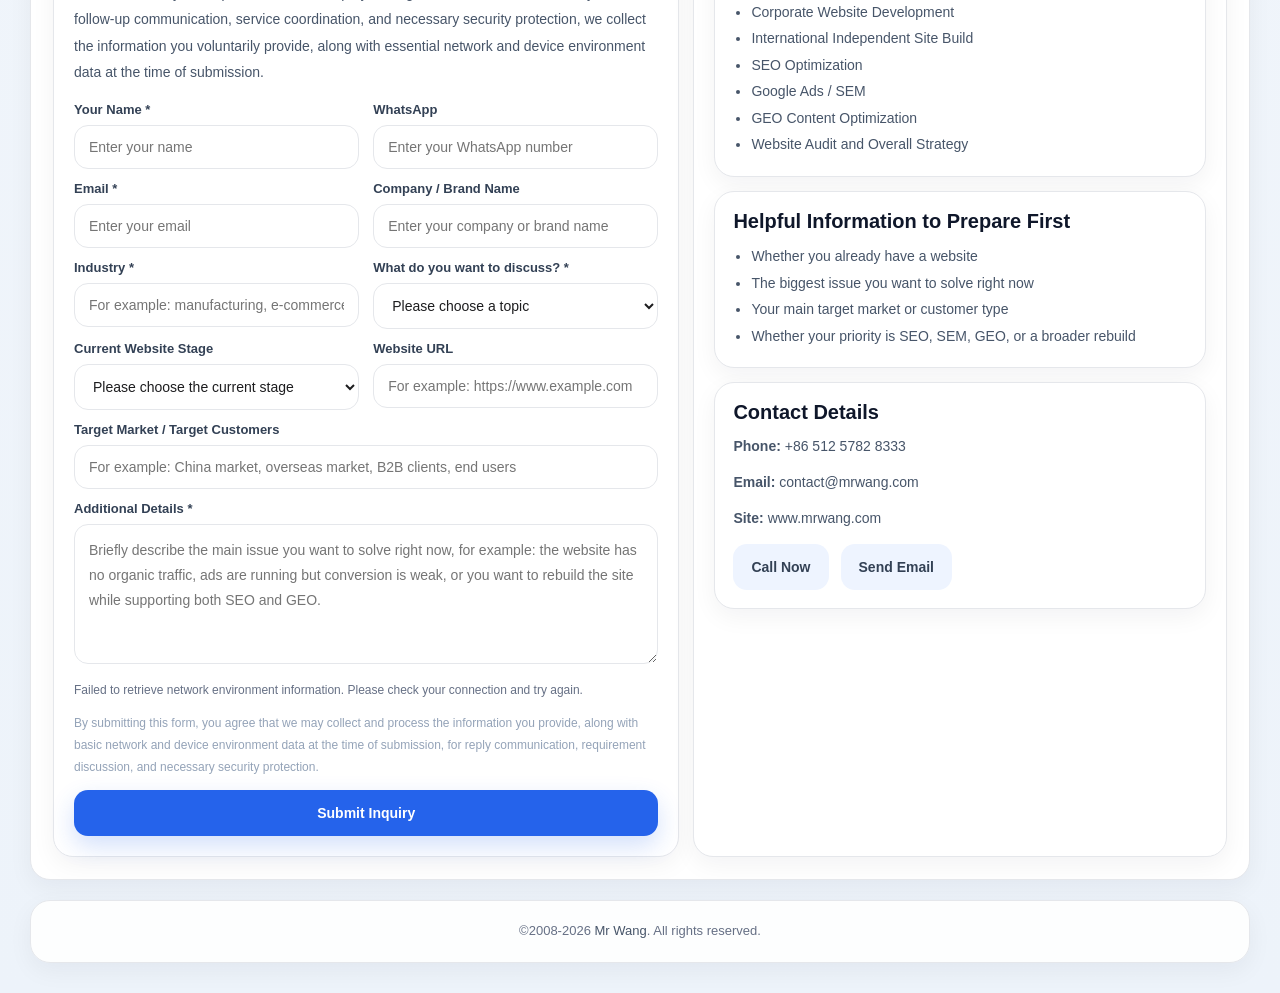
==== commit 0393d7d0: "Update index.html" ====
--- a/index.html
+++ b/index.html
@@ -871,7 +871,7 @@
     <header class="topbar" aria-label="Top navigation">
       <div class="topbar-inner">
         <a class="brand" href="/">
-          <span class="brand-mark">MW</span>
+          <span class="brand-mark">W</span>
           <span class="brand-info">
             <span class="brand-title">Mr Wang</span>
             <span class="brand-sub">Web Development / SEO / SEM / GEO</span>
@@ -1329,7 +1329,7 @@
       });
     });
 
-    const API_URL = "https://contact.mrwang.com/contact.php";
+    const API_URL = "https://lianxi.wangxiansheng.com/hezuo.php";
     let currentIp = "";
 
     const form = document.getElementById("bizForm");
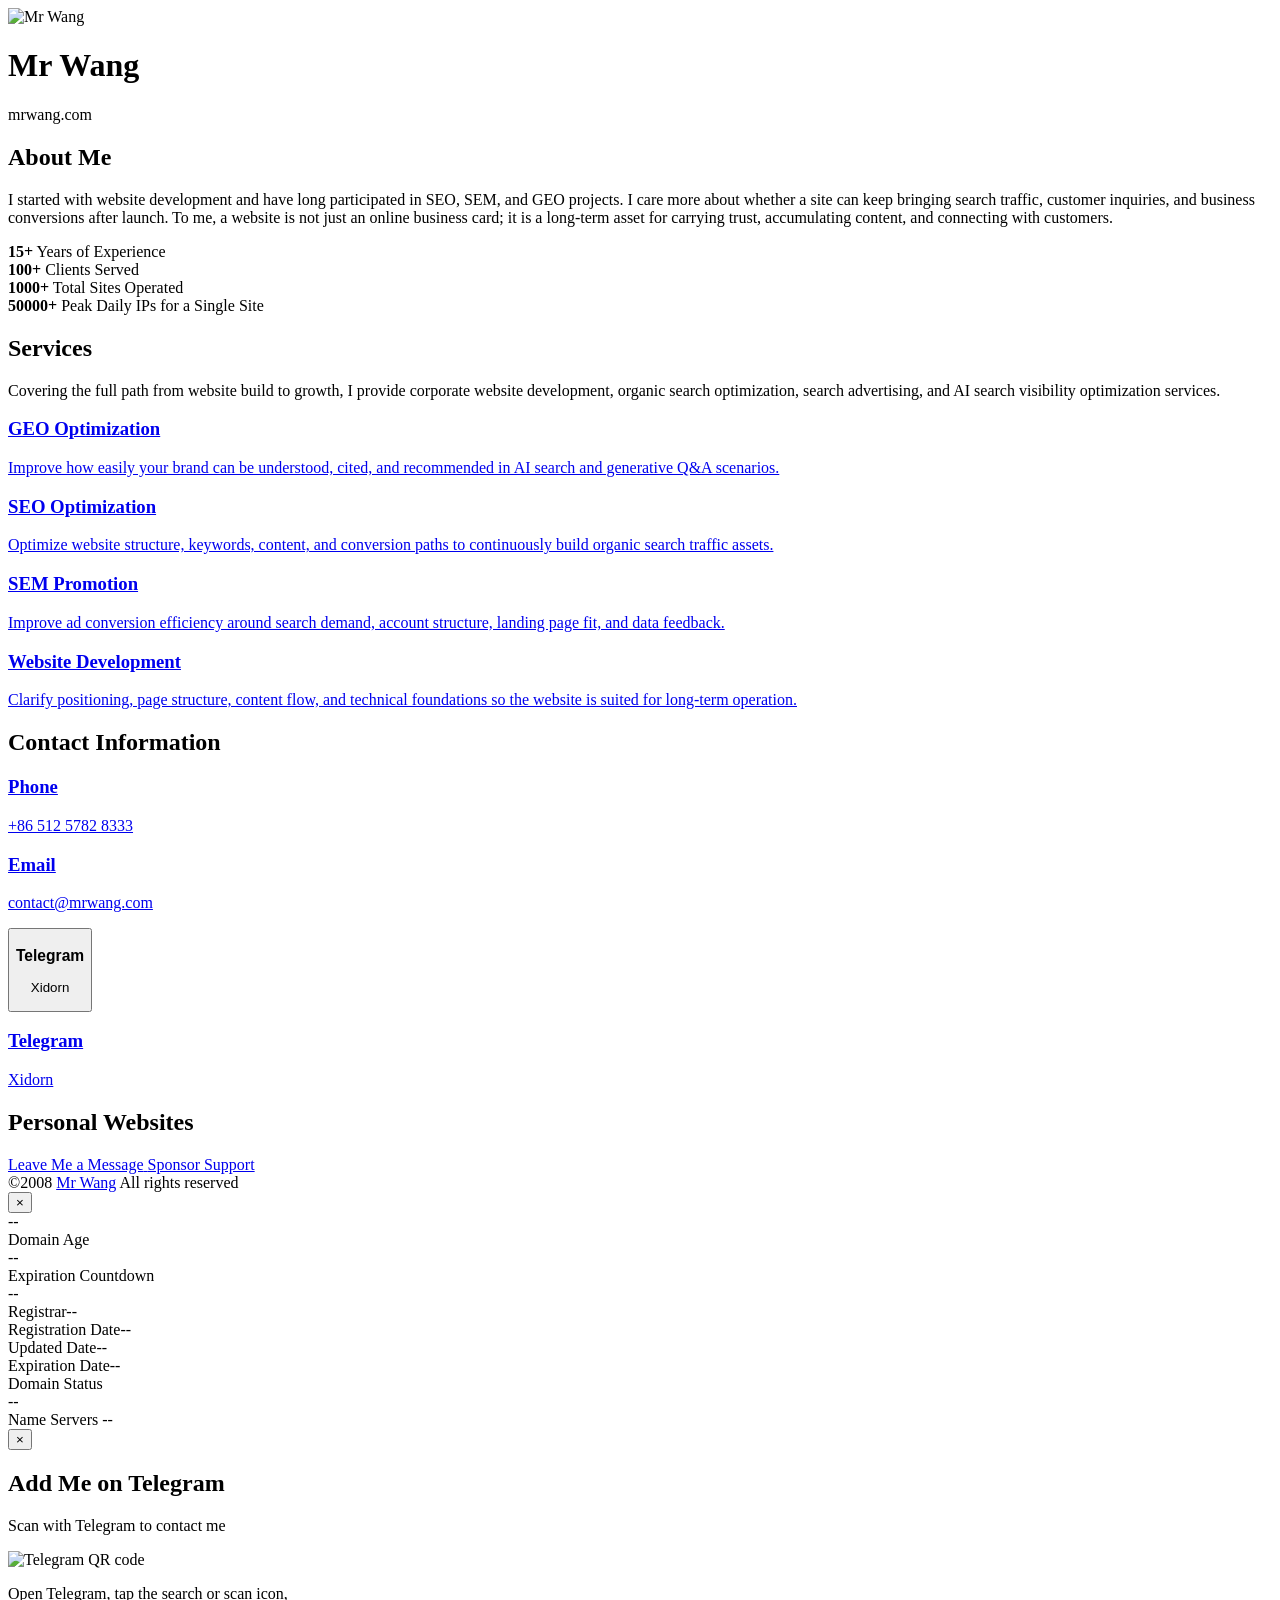
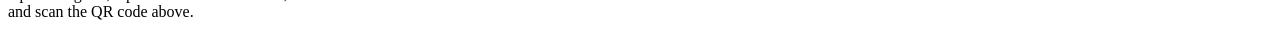
==== commit 46270f72: "Add files via upload" ====
--- a/index.html
+++ b/index.html
@@ -1,1480 +1,528 @@
 <!DOCTYPE html>
 <html lang="en">
 <head>
-  <meta charset="UTF-8" />
-  <meta name="viewport" content="width=device-width, initial-scale=1.0" />
-
-  <title>Mr Wang - Web Development / SEO / SEM / GEO Optimization</title>
-  <meta name="description" content="Mr Wang focuses on web development, SEO, SEM, and GEO optimization, helping individuals and businesses improve search visibility, generate more traffic, leads, and business opportunities." />
-  <meta name="keywords" content="Mr Wang, web development, SEO, SEM, GEO, generative engine optimization, search optimization, corporate website, independent site optimization" />
-  <meta name="author" content="Mr Wang" />
-  <meta name="application-name" content="Mr Wang" />
-  <meta name="robots" content="index,follow,max-image-preview:large,max-snippet:-1,max-video-preview:-1" />
-  <meta name="referrer" content="strict-origin-when-cross-origin" />
-  <meta name="format-detection" content="telephone=no,email=no,address=no" />
-  <meta name="theme-color" content="#2563eb" />
-  <meta name="color-scheme" content="light" />
-
-  <link rel="canonical" href="https://www.mrwang.com/" />
-
-  <meta property="og:type" content="website" />
-  <meta property="og:locale" content="en_US" />
-  <meta property="og:site_name" content="Mr Wang" />
-  <meta property="og:title" content="Mr Wang - Web Development / SEO / SEM / GEO Optimization" />
-  <meta property="og:description" content="Mr Wang focuses on web development, SEO, SEM, and GEO optimization, helping individuals and businesses improve search visibility, generate more traffic, leads, and business opportunities." />
-  <meta property="og:url" content="https://www.mrwang.com/" />
-
-  <meta name="twitter:card" content="summary" />
-  <meta name="twitter:title" content="Mr Wang - Web Development / SEO / SEM / GEO Optimization" />
-  <meta name="twitter:description" content="Mr Wang focuses on web development, SEO, SEM, and GEO optimization, helping individuals and businesses improve search visibility, generate more traffic, leads, and business opportunities." />
-
-  <style>
-    :root {
-      --bg1: #f7f9fc;
-      --bg2: #edf3fa;
-      --card: rgba(255,255,255,0.92);
-      --card-solid: #ffffff;
-      --text: #1d1d1f;
-      --sub: #667085;
-      --muted: #94a3b8;
-      --primary: #2563eb;
-      --primary-hover: #1d4ed8;
-      --light: #eef4ff;
-      --light-hover: #e2ebff;
-      --border: #e5e7eb;
-      --shadow: 0 24px 60px rgba(15, 23, 42, 0.08);
-      --shadow-soft: 0 8px 24px rgba(15, 23, 42, 0.05);
-      --success: #16a34a;
-      --danger: #dc2626;
-      --maxw: 1220px;
-    }
-
-    * {
-      box-sizing: border-box;
-      margin: 0;
-      padding: 0;
-      -webkit-font-smoothing: antialiased;
-    }
-
-    html {
-      scroll-behavior: smooth;
-    }
-
-    body {
-      min-height: 100%;
-      font-family: -apple-system, BlinkMacSystemFont, "SF Pro Text", "Helvetica Neue", Arial, sans-serif;
-      color: var(--text);
-      background: linear-gradient(180deg, var(--bg1) 0%, var(--bg2) 100%);
-      padding: 14px 10px 30px;
-    }
-
-    a {
-      color: inherit;
-      text-decoration: none;
-    }
-
-    img {
-      max-width: 100%;
-      display: block;
-    }
-
-    .page {
-      width: min(var(--maxw), 100%);
-      margin: 0 auto;
-    }
-
-    .topbar {
-      position: sticky;
-      top: 12px;
-      z-index: 50;
-      margin-bottom: 18px;
-      background: rgba(255,255,255,0.82);
-      backdrop-filter: blur(18px);
-      -webkit-backdrop-filter: blur(18px);
-      border: 1px solid rgba(255,255,255,0.62);
-      border-radius: 18px;
-      box-shadow: 0 8px 24px rgba(15,23,42,0.04);
-    }
-
-    .topbar-inner {
-      min-height: 70px;
-      padding: 12px 18px;
-      display: flex;
-      align-items: center;
-      justify-content: space-between;
-      gap: 16px;
-    }
-
-    .brand {
-      display: flex;
-      align-items: center;
-      gap: 12px;
-      min-width: 0;
-    }
-
-    .brand-mark {
-      width: 42px;
-      height: 42px;
-      border-radius: 13px;
-      background: linear-gradient(180deg, #eff6ff 0%, #dbeafe 100%);
-      color: var(--primary);
-      display: inline-flex;
-      align-items: center;
-      justify-content: center;
-      font-size: 18px;
-      font-weight: 800;
-      flex-shrink: 0;
-    }
-
-    .brand-info {
-      min-width: 0;
-    }
-
-    .brand-title {
-      font-size: 18px;
-      font-weight: 800;
-      color: #0f172a;
-      line-height: 1.2;
-    }
-
-    .brand-sub {
-      margin-top: 2px;
-      font-size: 12px;
-      color: var(--sub);
-      line-height: 1.5;
-      white-space: nowrap;
-    }
-
-    .nav-wrap {
-      display: flex;
-      align-items: center;
-      gap: 10px;
-    }
-
-    .nav {
-      display: flex;
-      align-items: center;
-      gap: 8px;
-      flex-wrap: wrap;
-    }
-
-    .nav a {
-      padding: 10px 12px;
-      border-radius: 12px;
-      font-size: 14px;
-      color: #475569;
-      transition: .2s ease;
-    }
-
-    .nav a:hover {
-      background: var(--light);
-      color: var(--primary);
-    }
-
-    .nav-cta {
-      display: inline-flex;
-      align-items: center;
-      justify-content: center;
-      min-height: 42px;
-      padding: 0 16px;
-      border-radius: 12px;
-      background: var(--primary);
-      color: #fff;
-      font-size: 14px;
-      font-weight: 700;
-      transition: .2s ease;
-    }
-
-    .nav-cta:hover {
-      background: var(--primary-hover);
-    }
-
-    .menu-toggle {
-      display: none;
-      width: 42px;
-      height: 42px;
-      border: 1px solid var(--border);
-      border-radius: 12px;
-      background: #fff;
-      color: #334155;
-      cursor: pointer;
-      align-items: center;
-      justify-content: center;
-      font-size: 20px;
-      line-height: 1;
-    }
-
-    .mobile-nav {
-      display: none;
-      padding: 0 14px 14px;
-    }
-
-    .mobile-nav.show {
-      display: block;
-    }
-
-    .mobile-nav-inner {
-      border-top: 1px solid rgba(0,0,0,0.05);
-      padding-top: 12px;
-      display: grid;
-      gap: 8px;
-    }
-
-    .mobile-nav a {
-      padding: 12px 14px;
-      border-radius: 12px;
-      background: #fff;
-      border: 1px solid var(--border);
-      color: #475569;
-      font-size: 14px;
-      font-weight: 600;
-    }
-
-    .mobile-nav a:last-child {
-      background: var(--primary);
-      color: #fff;
-      border-color: var(--primary);
-    }
-
-    .hero {
-      background: var(--card);
-      backdrop-filter: blur(18px);
-      -webkit-backdrop-filter: blur(18px);
-      border: 1px solid rgba(255,255,255,0.62);
-      border-radius: 28px;
-      box-shadow: var(--shadow);
-      padding: 32px 28px 26px;
-      margin-bottom: 20px;
-    }
-
-    .eyebrow {
-      display: inline-flex;
-      align-items: center;
-      min-height: 34px;
-      padding: 0 12px;
-      border-radius: 999px;
-      background: #f8fafc;
-      border: 1px solid var(--border);
-      color: #475569;
-      font-size: 13px;
-      font-weight: 700;
-      margin-bottom: 16px;
-    }
-
-    .hero-title {
-      margin: 0 0 8px;
-      font-size: clamp(2.5rem, 5vw, 4.4rem);
-      line-height: 1.02;
-      letter-spacing: -0.04em;
-      font-weight: 900;
-      color: var(--primary);
-    }
-
-    .hero-services {
-      margin: 0 0 14px;
-      font-size: clamp(1.2rem, 2.2vw, 2rem);
-      line-height: 1.35;
-      letter-spacing: -0.02em;
-      font-weight: 800;
-      color: #0f172a;
-    }
-
-    .lead {
-      max-width: 860px;
-      margin: 0 0 18px;
-      color: #475569;
-      font-size: 16px;
-      line-height: 1.95;
-    }
-
-    .hero-actions {
-      display: flex;
-      gap: 12px;
-      flex-wrap: wrap;
-      margin-bottom: 16px;
-    }
-
-    .hero-tags {
-      display: flex;
-      gap: 10px;
-      flex-wrap: wrap;
-      margin-bottom: 18px;
-    }
-
-    .tag {
-      display: inline-flex;
-      align-items: center;
-      min-height: 34px;
-      padding: 0 12px;
-      border-radius: 999px;
-      background: #f8fafc;
-      border: 1px solid var(--border);
-      color: #475569;
-      font-size: 13px;
-      font-weight: 700;
-    }
-
-    .hero-summary {
-      display: grid;
-      grid-template-columns: 1.2fr 0.8fr;
-      gap: 14px;
-      margin-top: 18px;
-    }
-
-    .hero-panel,
-    .card,
-    .mini-card,
-    .contact-main,
-    .contact-side {
-      background: #fff;
-      border: 1px solid var(--border);
-      border-radius: 20px;
-      box-shadow: var(--shadow-soft);
-    }
-
-    .hero-panel {
-      padding: 18px;
-    }
-
-    .hero-panel h3 {
-      font-size: 18px;
-      color: #0f172a;
-      margin-bottom: 10px;
-    }
-
-    .hero-panel p,
-    .hero-panel li {
-      color: #475569;
-      font-size: 14px;
-      line-height: 1.9;
-    }
-
-    .hero-panel ul {
-      padding-left: 18px;
-    }
-
-    .metrics {
-      display: grid;
-      grid-template-columns: repeat(4, 1fr);
-      gap: 12px;
-      margin-top: 18px;
-    }
-
-    .metric {
-      background: #fff;
-      border: 1px solid var(--border);
-      border-radius: 18px;
-      box-shadow: var(--shadow-soft);
-      padding: 16px;
-    }
-
-    .metric-num {
-      font-size: 1.85rem;
-      font-weight: 800;
-      line-height: 1.15;
-      color: #0f172a;
-    }
-
-    .metric-text {
-      margin-top: 6px;
-      color: var(--sub);
-      font-size: 13px;
-      line-height: 1.7;
-    }
-
-    .btn {
-      min-height: 46px;
-      padding: 0 18px;
-      border-radius: 14px;
-      border: none;
-      cursor: pointer;
-      font-size: 14px;
-      font-weight: 700;
-      display: inline-flex;
-      align-items: center;
-      justify-content: center;
-      transition: .2s ease;
-      font-family: inherit;
-    }
-
-    .btn-primary {
-      background: var(--primary);
-      color: #fff;
-      box-shadow: 0 10px 24px rgba(37,99,235,0.2);
-    }
-
-    .btn-primary:hover {
-      background: var(--primary-hover);
-      transform: translateY(-1px);
-    }
-
-    .btn-light {
-      background: var(--light);
-      color: #334155;
-    }
-
-    .btn-light:hover {
-      background: var(--light-hover);
-      transform: translateY(-1px);
-    }
-
-    .section {
-      margin-top: 20px;
-    }
-
-    .card {
-      overflow: hidden;
-    }
-
-    .section-head {
-      padding: 18px 22px;
-      border-bottom: 1px solid rgba(0,0,0,0.05);
-      background: rgba(255,255,255,0.72);
-    }
-
-    .section-head h2 {
-      font-size: 24px;
-      color: #0f172a;
-      margin-bottom: 8px;
-    }
-
-    .section-head p {
-      max-width: 900px;
-      color: var(--sub);
-      font-size: 14px;
-      line-height: 1.85;
-    }
-
-    .section-body {
-      padding: 22px;
-    }
-
-    .grid-4,
-    .grid-3,
-    .grid-2,
-    .process-grid,
-    .field-grid-2,
-    .contact-layout,
-    .contact-side-grid {
-      display: grid;
-      gap: 14px;
-    }
-
-    .grid-4 {
-      grid-template-columns: repeat(4, 1fr);
-    }
-
-    .grid-3,
-    .process-grid {
-      grid-template-columns: repeat(3, 1fr);
-    }
-
-    .grid-2,
-    .field-grid-2 {
-      grid-template-columns: 1fr 1fr;
-    }
-
-    .contact-layout {
-      grid-template-columns: 1.08fr 0.92fr;
-    }
-
-    .contact-side-grid {
-      grid-template-columns: 1fr;
-      align-content: start;
-    }
-
-    .mini-card {
-      padding: 18px;
-    }
-
-    .mini-card h3 {
-      font-size: 18px;
-      color: #0f172a;
-      margin-bottom: 10px;
-    }
-
-    .mini-card p,
-    .mini-card li {
-      color: #475569;
-      font-size: 14px;
-      line-height: 1.9;
-    }
-
-    .mini-card ul {
-      padding-left: 18px;
-      margin-top: 8px;
-    }
-
-    .mini-card .more {
-      margin-top: 14px;
-      display: inline-flex;
-      font-size: 13px;
-      font-weight: 700;
-      color: var(--primary);
-    }
-
-    .step-no {
-      width: 34px;
-      height: 34px;
-      border-radius: 999px;
-      background: #dbeafe;
-      color: var(--primary);
-      font-size: 14px;
-      font-weight: 800;
-      display: inline-flex;
-      align-items: center;
-      justify-content: center;
-      margin-bottom: 12px;
-    }
-
-    .faq details {
-      border-top: 1px solid #eef2f7;
-      padding: 14px 0;
-    }
-
-    .faq details:first-child {
-      border-top: none;
-      padding-top: 0;
-    }
-
-    .faq summary {
-      cursor: pointer;
-      list-style: none;
-      font-size: 16px;
-      font-weight: 700;
-      color: #1e293b;
-    }
-
-    .faq summary::-webkit-details-marker {
-      display: none;
-    }
-
-    .faq .answer {
-      margin-top: 10px;
-      font-size: 14px;
-      line-height: 1.95;
-      color: #475569;
-    }
-
-    .contact-main,
-    .contact-side {
-      padding: 20px;
-    }
-
-    .contact-main h3,
-    .contact-side h3 {
-      font-size: 20px;
-      color: #0f172a;
-      margin-bottom: 10px;
-    }
-
-    .contact-main > p,
-    .contact-side > p {
-      color: #475569;
-      font-size: 14px;
-      line-height: 1.9;
-    }
-
-    .contact-form {
-      margin-top: 16px;
-      display: grid;
-      gap: 12px;
-    }
-
-    .field {
-      display: flex;
-      flex-direction: column;
-      gap: 8px;
-    }
-
-    .field label {
-      font-size: 13px;
-      font-weight: 700;
-      color: #334155;
-    }
-
-    .input,
-    .select,
-    .textarea {
-      width: 100%;
-      border: 1px solid var(--border);
-      border-radius: 14px;
-      background: #fff;
-      color: var(--text);
-      padding: 13px 14px;
-      font-size: 14px;
-      outline: none;
-      transition: .2s ease;
-      font-family: inherit;
-    }
-
-    .input:focus,
-    .select:focus,
-    .textarea:focus {
-      border-color: #93c5fd;
-      box-shadow: 0 0 0 4px rgba(37,99,235,0.08);
-    }
-
-    .textarea {
-      min-height: 140px;
-      resize: vertical;
-      line-height: 1.8;
-    }
-
-    .ip-status {
-      margin-top: 4px;
-      font-size: 12px;
-      line-height: 1.8;
-      color: var(--sub);
-    }
-
-    .form-note {
-      color: var(--muted);
-      font-size: 12px;
-      line-height: 1.8;
-    }
-
-    .result {
-      display: none;
-      padding: 14px;
-      border-radius: 14px;
-      font-size: 13px;
-      line-height: 1.8;
-      white-space: pre-wrap;
-      word-break: break-word;
-      border: 1px solid transparent;
-      background: #f8fafc;
-    }
-
-    .result.ok {
-      color: #166534;
-      background: #ecfdf5;
-      border-color: #bbf7d0;
-    }
-
-    .result.err {
-      color: #991b1b;
-      background: #fef2f2;
-      border-color: #fecaca;
-    }
-
-    .contact-meta {
-      display: grid;
-      gap: 10px;
-      margin-top: 6px;
-    }
-
-    .contact-meta-item {
-      color: #475569;
-      font-size: 14px;
-      line-height: 1.85;
-      word-break: break-all;
-    }
-
-    .contact-links {
-      display: flex;
-      gap: 12px;
-      flex-wrap: wrap;
-      margin-top: 12px;
-    }
-
-    .footer {
-      margin-top: 20px;
-      background: rgba(255,255,255,0.9);
-      border: 1px solid var(--border);
-      border-radius: 20px;
-      box-shadow: var(--shadow-soft);
-      padding: 18px 20px;
-      color: var(--sub);
-      font-size: 13px;
-      line-height: 1.9;
-      text-align: center;
-    }
-
-    .footer a {
-      color: #475569;
-    }
-
-    .footer a:hover {
-      color: var(--primary);
-    }
-
-    .split-line {
-      margin: 0 8px;
-      color: #cbd5e1;
-    }
-
-    @media (max-width: 1100px) {
-      .hero-summary,
-      .metrics,
-      .grid-4,
-      .grid-3,
-      .process-grid,
-      .contact-layout {
-        grid-template-columns: 1fr 1fr;
-      }
-    }
-
-    @media (max-width: 900px) {
-      .nav,
-      .nav-cta {
-        display: none;
-      }
-
-      .menu-toggle {
-        display: inline-flex;
-      }
-
-      .brand-sub {
-        white-space: normal;
-      }
-    }
-
-    @media (max-width: 860px) {
-      .topbar-inner,
-      .hero,
-      .section-head,
-      .section-body,
-      .footer {
-        padding-left: 16px;
-        padding-right: 16px;
-      }
-
-      .hero {
-        padding-top: 24px;
-        padding-bottom: 22px;
-      }
-
-      .hero-title {
-        font-size: clamp(2rem, 9vw, 3rem);
-        margin-bottom: 6px;
-      }
-
-      .hero-services {
-        font-size: clamp(1rem, 4.8vw, 1.35rem);
-        margin-bottom: 12px;
-      }
-
-      .lead {
-        font-size: 15px;
-        line-height: 1.9;
-      }
-
-      .hero-actions,
-      .contact-links {
-        width: 100%;
-      }
-
-      .hero-summary,
-      .metrics,
-      .grid-4,
-      .grid-3,
-      .grid-2,
-      .process-grid,
-      .contact-layout,
-      .field-grid-2 {
-        grid-template-columns: 1fr;
-      }
-
-      .btn {
-        width: 100%;
-      }
-    }
-  </style>
-
-  <script type="application/ld+json">
-  {
-    "@context": "https://schema.org",
-    "@type": "WebSite",
-    "name": "Mr Wang",
-    "url": "https://www.mrwang.com/"
-  }
-  </script>
-
-  <script type="application/ld+json">
-  {
-    "@context": "https://schema.org",
-    "@type": "Person",
-    "name": "Mr Wang",
-    "url": "https://www.mrwang.com/",
-    "email": "contact@mrwang.com",
-    "telephone": "+86-512-5782-8333",
-    "jobTitle": "SEO / SEM / GEO / Web Development Consultant",
-    "description": "Focused on web development, SEO, SEM, and GEO optimization, helping individuals and businesses improve search visibility, generate more traffic, inquiries, and business opportunities.",
-    "knowsAbout": [
-      "Web Development",
-      "SEO",
-      "SEM",
-      "GEO",
-      "Generative Engine Optimization",
-      "Corporate Website Optimization",
-      "Search Traffic Growth",
-      "Landing Page Optimization"
-    ]
-  }
-  </script>
-
-  <script type="application/ld+json">
-  {
-    "@context": "https://schema.org",
-    "@type": "ProfessionalService",
-    "name": "Mr Wang",
-    "url": "https://www.mrwang.com/",
-    "description": "Specializing in web development, SEO, SEM, and GEO optimization to help individuals and businesses improve search visibility, generate more traffic, inquiries, and business opportunities.",
-    "email": "contact@mrwang.com",
-    "telephone": "+86-512-5782-8333",
-    "serviceType": [
-      "Web Development",
-      "SEO Optimization",
-      "SEM Campaign Support",
-      "GEO Optimization"
-    ],
-    "areaServed": "Worldwide"
-  }
-  </script>
-
-  <script type="application/ld+json">
-  {
-    "@context": "https://schema.org",
-    "@type": "FAQPage",
-    "mainEntity": [
-      {
-        "@type": "Question",
-        "name": "Should web development and SEO be handled separately or together?",
-        "acceptedAnswer": {
-          "@type": "Answer",
-          "text": "It is usually better to plan them together. Site architecture, page structure, content organization, and technical foundations all directly affect SEO performance later. If you align search and conversion logic during the build stage, you can avoid a lot of rework afterward."
+    <meta charset="UTF-8">
+    <meta name="viewport" content="width=device-width, initial-scale=1.0, maximum-scale=1.0, user-scalable=no">
+    <title>Mr Wang</title>
+    <meta name="description" content="Mr Wang has long focused on website development, SEO, SEM, and GEO optimization, helping individuals and businesses improve search visibility and gain more traffic, inquiries, and business opportunities.">
+    <meta name="keywords" content="Mr Wang,Website Development,SEO Optimization,SEM Promotion,GEO Optimization,Search Engine Optimization,Mr Wang Contact Information,MrWang">
+    <meta property="og:title" content="Mr Wang">
+    <meta property="og:description" content="Mr Wang has long focused on website development, SEO, SEM, and GEO optimization, helping individuals and businesses improve search visibility and gain more traffic, inquiries, and business opportunities.">
+    <meta property="og:type" content="website">
+    <meta property="og:url" content="https://www.mrwang.com/">
+    <meta property="og:image" content="https://www.mrwang.com/static/images/logo.png">
+    <meta name="twitter:card" content="summary_large_image">
+    <link rel="icon" href="https://www.mrwang.com/static/images/logo.png" type="image/png">
+    <meta name="apple-mobile-web-app-capable" content="yes">
+    <script type="application/ld+json">
+        {
+          "@context": "https://schema.org",
+          "@graph": [
+            {
+              "@type": "WebSite",
+              "@id": "https://www.mrwang.com/#website",
+              "name": "Mr Wang Website Development and Search Growth Services",
+              "alternateName": [
+                "Mr Wang",
+                "mrwang.com"
+              ],
+              "url": "https://www.mrwang.com/",
+              "inLanguage": "en",
+              "description": "Mr Wang has long focused on website development, SEO, SEM, and GEO optimization, helping individuals and businesses improve search visibility and gain more traffic, inquiries, and business opportunities.",
+              "publisher": {
+                "@id": "https://www.mrwang.com/#professional-service"
+              },
+              "keywords": [
+                "Mr Wang",
+                "Website Development",
+                "SEO Optimization",
+                "SEM Promotion",
+                "GEO Optimization",
+                "AI Search Optimization",
+                "Generative Search Optimization",
+                "Search Engine Marketing",
+                "Website Operations",
+                "Inquiry Conversion"
+              ],
+              "about": [
+                {
+                  "@type": "Thing",
+                  "name": "Website Development"
+                },
+                {
+                  "@type": "Thing",
+                  "name": "SEO Optimization"
+                },
+                {
+                  "@type": "Thing",
+                  "name": "SEM Promotion"
+                },
+                {
+                  "@type": "Thing",
+                  "name": "GEO Optimization"
+                },
+                {
+                  "@type": "Thing",
+                  "name": "AI Search Optimization"
+                },
+                {
+                  "@type": "Thing",
+                  "name": "Generative Search Optimization"
+                }
+              ],
+              "hasPart": [
+                {
+                  "@type": "SiteNavigationElement",
+                  "name": "Home",
+                  "url": "https://www.mrwang.com/"
+                },
+                {
+                  "@type": "SiteNavigationElement",
+                  "name": "GEO",
+                  "url": "https://www.mrwang.com/geo/"
+                },
+                {
+                  "@type": "SiteNavigationElement",
+                  "name": "SEO",
+                  "url": "https://www.mrwang.com/seo/"
+                },
+                {
+                  "@type": "SiteNavigationElement",
+                  "name": "SEM",
+                  "url": "https://www.mrwang.com/sem/"
+                },
+                {
+                  "@type": "SiteNavigationElement",
+                  "name": "Cases",
+                  "url": "https://www.mrwang.com/cases/"
+                },
+                {
+                  "@type": "SiteNavigationElement",
+                  "name": "FAQ",
+                  "url": "https://www.mrwang.com/faq/"
+                },
+                {
+                  "@type": "SiteNavigationElement",
+                  "name": "About",
+                  "url": "https://www.mrwang.com/about/"
+                },
+                {
+                  "@type": "SiteNavigationElement",
+                  "name": "Contact",
+                  "url": "https://www.mrwang.com/contact/"
+                }
+              ]
+            },
+            {
+              "@type": [
+                "ProfessionalService",
+                "LocalBusiness"
+              ],
+              "@id": "https://www.mrwang.com/#professional-service",
+              "name": "Mr Wang",
+              "url": "https://www.mrwang.com/",
+              "image": "https://www.mrwang.com/static/images/logo.png",
+              "logo": "https://www.mrwang.com/static/images/logo.png",
+              "description": "Mr Wang has long focused on website development, SEO, SEM, and GEO optimization, helping individuals and businesses improve search visibility and gain more traffic, inquiries, and business opportunities.",
+              "telephone": "+86 512 5782 8333",
+              "email": "contact@mrwang.com",
+              "priceRange": "$$$",
+              "slogan": "Make your website the foundation for gaining traffic, building trust, and receiving business",
+              "knowsAbout": [
+                "Mr Wang",
+                "Website Development",
+                "SEO Optimization",
+                "SEM Promotion",
+                "GEO Optimization",
+                "AI Search Optimization",
+                "Generative Search Optimization",
+                "Search Engine Marketing",
+                "Website Operations",
+                "Inquiry Conversion"
+              ],
+              "areaServed": [
+                "China",
+                "Overseas Markets",
+                "Foreign Trade Independent Sites",
+                "Corporate Websites"
+              ],
+              "hasOfferCatalog": {
+                "@type": "OfferCatalog",
+                "name": "Website Development, SEO, SEM, and GEO Service Catalog",
+                "itemListElement": [
+                  {
+                    "@type": "Offer",
+                    "position": 1,
+                    "itemOffered": {
+                      "@type": "Service",
+                      "name": "GEO Optimization",
+                      "url": "https://www.mrwang.com/geo/",
+                      "description": "Improve how easily your brand can be understood, cited, and recommended in AI search, generative Q&A, and recommendation scenarios."
+                    }
+                  },
+                  {
+                    "@type": "Offer",
+                    "position": 2,
+                    "itemOffered": {
+                      "@type": "Service",
+                      "name": "SEO Optimization",
+                      "url": "https://www.mrwang.com/seo/",
+                      "description": "Optimize website structure, keywords, content systems, and conversion paths to continuously build organic search traffic assets."
+                    }
+                  },
+                  {
+                    "@type": "Offer",
+                    "position": 3,
+                    "itemOffered": {
+                      "@type": "Service",
+                      "name": "SEM Promotion",
+                      "url": "https://www.mrwang.com/sem/",
+                      "description": "Improve ad conversion efficiency around search demand, account structure, landing page fit, and data feedback."
+                    }
+                  },
+                  {
+                    "@type": "Offer",
+                    "position": 4,
+                    "itemOffered": {
+                      "@type": "Service",
+                      "name": "Website Development",
+                      "url": "https://www.mrwang.com/contact/",
+                      "description": "Clarify positioning, page structure, content flow, and technical foundations so the website is better suited for long-term operation."
+                    }
+                  }
+                ]
+              }
+            },
+            {
+              "@type": "Person",
+              "@id": "https://www.mrwang.com/#person",
+              "name": "Mr Wang",
+              "url": "https://www.mrwang.com/",
+              "image": "https://www.mrwang.com/static/images/logo.png",
+              "jobTitle": "Website Development, SEO, SEM, and GEO Optimization Consultant",
+              "worksFor": {
+                "@id": "https://www.mrwang.com/#professional-service"
+              },
+              "knowsAbout": [
+                "Mr Wang",
+                "Website Development",
+                "SEO Optimization",
+                "SEM Promotion",
+                "GEO Optimization",
+                "AI Search Optimization",
+                "Generative Search Optimization",
+                "Search Engine Marketing",
+                "Website Operations",
+                "Inquiry Conversion"
+              ],
+              "description": "Long engaged in website development, SEO, SEM, and GEO work, with ongoing focus on search traffic, customer inquiries, and website conversion."
+            },
+            {
+              "@type": "WebPage",
+              "@id": "https://www.mrwang.com/#webpage",
+              "url": "https://www.mrwang.com/",
+              "name": "Mr Wang",
+              "headline": "Mr Wang",
+              "description": "Mr Wang has long focused on website development, SEO, SEM, and GEO optimization, helping individuals and businesses improve search visibility and gain more traffic, inquiries, and business opportunities.",
+              "inLanguage": "en",
+              "isPartOf": {
+                "@id": "https://www.mrwang.com/#website"
+              },
+              "about": [
+                {
+                  "@type": "Thing",
+                  "name": "Mr Wang"
+                },
+                {
+                  "@type": "Thing",
+                  "name": "Website Development"
+                },
+                {
+                  "@type": "Thing",
+                  "name": "SEO Optimization"
+                },
+                {
+                  "@type": "Thing",
+                  "name": "SEM Promotion"
+                },
+                {
+                  "@type": "Thing",
+                  "name": "GEO Optimization"
+                },
+                {
+                  "@type": "Thing",
+                  "name": "AI Search Optimization"
+                }
+              ],
+              "primaryImageOfPage": {
+                "@type": "ImageObject",
+                "url": "https://www.mrwang.com/static/images/logo.png"
+              }
+            },
+            {
+              "@type": "BreadcrumbList",
+              "@id": "https://www.mrwang.com/#breadcrumb",
+              "itemListElement": [
+                {
+                  "@type": "ListItem",
+                  "position": 1,
+                  "name": "Home",
+                  "item": "https://www.mrwang.com/"
+                }
+              ]
+            }
+          ]
         }
-      },
-      {
-        "@type": "Question",
-        "name": "How should SEO and SEM work together?",
-        "acceptedAnswer": {
-          "@type": "Answer",
-          "text": "SEO is better for long-term organic growth, while SEM is better for immediate high-intent acquisition. In most cases, the stronger approach is not choosing one over the other, but using SEM for short-term goals while SEO builds long-term content authority and organic visibility."
-        }
-      },
-      {
-        "@type": "Question",
-        "name": "What is the difference between GEO and traditional SEO?",
-        "acceptedAnswer": {
-          "@type": "Answer",
-          "text": "GEO focuses more on how a brand appears in generative search, AI answer engines, and new retrieval environments. In addition to page optimization, it also emphasizes brand identity, proof points, FAQs, content consistency, and trust signals."
-        }
-      }
-    ]
-  }
-  </script>
+    </script>
+    <link rel="stylesheet" href="https://www.mrwang.com/static/fontawesome/css/all.min.css">
+    <link rel="stylesheet" href="https://www.mrwang.com/static/css/style.css">
+    <script async src="https://pagead2.googlesyndication.com/pagead/js/adsbygoogle.js?client=ca-pub-5671870713337337" crossorigin="anonymous"></script>
 </head>
 <body>
-  <div class="page">
-    <header class="topbar" aria-label="Top navigation">
-      <div class="topbar-inner">
-        <a class="brand" href="/">
-          <span class="brand-mark">W</span>
-          <span class="brand-info">
-            <span class="brand-title">Mr Wang</span>
-            <span class="brand-sub">Web Development / SEO / SEM / GEO</span>
-          </span>
-        </a>
-
-        <div class="nav-wrap">
-          <nav class="nav" aria-label="Desktop navigation">
-            <a href="#services">Services</a>
-            <a href="#advantage">Why Me</a>
-            <a href="#scene">Use Cases</a>
-            <a href="#process">Process</a>
-            <a href="#faq">FAQ</a>
-            <a href="#contact">Contact</a>
-          </nav>
-
-          <a class="nav-cta" href="#contact">Get in Touch</a>
-          <button class="menu-toggle" id="menuToggle" type="button" aria-label="Open menu" aria-expanded="false" aria-controls="mobileNav">☰</button>
+    <div class="page-bg page-bg--primary"></div>
+    <div class="page-bg page-bg--secondary"></div>
+
+    <main class="profile-card" id="site-panel">
+        <div class="profile-card__accent"></div>
+        <div class="profile-card__body">
+            <header class="profile-header">
+                <div class="profile-avatar">
+                    <img src="https://www.mrwang.com/static/images/logo.png" alt="Mr Wang">
+                </div>
+                <div class="profile-header__text">
+                    <h1>Mr Wang</h1>
+                    <p class="profile-header__subtitle">mrwang.com</p>
+                </div>
+            </header>
+
+
+            <section class="content-section" aria-labelledby="section-about">
+                <h2 class="section-heading" id="section-about">About Me</h2>
+                <div class="about-panel">
+                    <p class="about-panel__text">
+                        I started with website development and have long participated in SEO, SEM, and GEO projects. I care more about whether a site can keep bringing search traffic, customer inquiries, and business conversions after launch. To me, a website is not just an online business card; it is a long-term asset for carrying trust, accumulating content, and connecting with customers.
+                    </p>
+                    <div class="stats-grid" aria-label="Service experience data">
+                        <div class="stat-card">
+                            <strong id="experience-years" data-start-year="2008">15+</strong>
+                            <span>Years of Experience</span>
+                        </div>
+                        <div class="stat-card">
+                            <strong>100+</strong>
+                            <span>Clients Served</span>
+                        </div>
+                        <div class="stat-card">
+                            <strong>1000+</strong>
+                            <span>Total Sites Operated</span>
+                        </div>
+                        <div class="stat-card">
+                            <strong>50000+</strong>
+                            <span>Peak Daily IPs for a Single Site</span>
+                        </div>
+                    </div>
+                </div>
+            </section>
+
+            <section class="content-section" aria-labelledby="section-services">
+                <h2 class="section-heading" id="section-services">Services</h2>
+                <p class="section-lead">
+                    Covering the full path from website build to growth, I provide corporate website development, organic search optimization, search advertising, and AI search visibility optimization services.
+                </p>
+                <div class="service-grid">
+                    <a href="https://www.mrwang.com/geo/" class="service-card service-card-link">
+                        <div class="service-card__icon"><i class="fas fa-robot"></i></div>
+                        <div class="service-card__body">
+                            <h3>GEO Optimization</h3>
+                            <p>Improve how easily your brand can be understood, cited, and recommended in AI search and generative Q&A scenarios.</p>
+                        </div>
+                    </a>
+                    <a href="https://www.mrwang.com/seo/" class="service-card service-card-link">
+                        <div class="service-card__icon"><i class="fas fa-search"></i></div>
+                        <div class="service-card__body">
+                            <h3>SEO Optimization</h3>
+                            <p>Optimize website structure, keywords, content, and conversion paths to continuously build organic search traffic assets.</p>
+                        </div>
+                    </a>
+                    <a href="https://www.mrwang.com/sem/" class="service-card service-card-link">
+                        <div class="service-card__icon"><i class="fas fa-bullhorn"></i></div>
+                        <div class="service-card__body">
+                            <h3>SEM Promotion</h3>
+                            <p>Improve ad conversion efficiency around search demand, account structure, landing page fit, and data feedback.</p>
+                        </div>
+                    </a>
+                    <a href="https://www.mrwang.com/contact/" class="service-card service-card-link">
+                        <div class="service-card__icon"><i class="fas fa-laptop-code"></i></div>
+                        <div class="service-card__body">
+                            <h3>Website Development</h3>
+                            <p>Clarify positioning, page structure, content flow, and technical foundations so the website is suited for long-term operation.</p>
+                        </div>
+                    </a>
+                </div>
+            </section>
+
+            <section aria-labelledby="section-contact">
+                <h2 class="section-heading" id="section-contact">Contact Information</h2>
+                <div class="contact-grid">
+                    <a href="tel:+8651257828333" class="contact-card-link">
+                        <div class="contact-card">
+                            <div class="contact-card__icon"><i class="fas fa-phone-alt"></i></div>
+                            <div class="contact-card__body">
+                                <h3 class="contact-card__label">Phone</h3>
+                                <p class="contact-card__value">+86 512 5782 8333</p>
+                            </div>
+                        </div>
+                    </a>
+                    <a href="mailto:contact@mrwang.com" class="contact-card-link">
+                        <div class="contact-card">
+                            <div class="contact-card__icon"><i class="fas fa-envelope"></i></div>
+                            <div class="contact-card__body">
+                                <h3 class="contact-card__label">Email</h3>
+                                <p class="contact-card__value">contact@mrwang.com</p>
+                            </div>
+                        </div>
+                    </a>
+                    <button type="button" class="contact-card-link contact-card-link--button" data-modal-target="modal-telegram">
+                        <div class="contact-card">
+                            <div class="contact-card__icon"><i class="fab fa-telegram-plane"></i></div>
+                            <div class="contact-card__body">
+                                <h3 class="contact-card__label">Telegram</h3>
+                                <p class="contact-card__value">Xidorn</p>
+                            </div>
+                        </div>
+                    </button>
+                    <a href="https://t.me/xidorn" class="contact-card-link" target="_blank" rel="noopener noreferrer">
+                        <div class="contact-card">
+                            <div class="contact-card__icon"><i class="fab fa-telegram-plane"></i></div>
+                            <div class="contact-card__body">
+                                <h3 class="contact-card__label">Telegram</h3>
+                                <p class="contact-card__value">Xidorn</p>
+                            </div>
+                        </div>
+                    </a>
+                </div>
+            </section>
+
+            <section aria-labelledby="section-sites">
+                <h2 class="section-heading" id="section-sites">Personal Websites</h2>
+                <script type="application/ld+json" id="personal-sites-json">
+                    {
+                        "@context": "https://schema.org",
+                        "@type": "ItemList",
+                        "name": "Personal Websites",
+                        "itemListElement": [
+                            {
+                                "@type": "ListItem",
+                                "position": 1,
+                                "name": "IP Lookup",
+                                "url": "http://ip.mrwang.com/",
+                                "icon": "fas fa-network-wired",
+                                "description": "Quickly check your current IP address, network location, and basic connection details."
+                            },
+                            {
+                                "@type": "ListItem",
+                                "position": 2,
+                                "name": "WHOIS Lookup",
+                                "url": "https://whois.mrwang.com/",
+                                "icon": "fas fa-search",
+                                "description": "Look up domain registrar, registration date, expiration date, status, and DNS name servers."
+                            },
+                            {
+                                "@type": "ListItem",
+                                "position": 3,
+                                "name": "Currency Exchange",
+                                "url": "https://exchange.mrwang.com/",
+                                "icon": "fas fa-coins",
+                                "description": "Convert common currencies and check exchange rates for daily reference and cross-border pricing."
+                            }
+                        ]
+                    }
+                </script>
+                <div class="contact-grid sites-grid" id="personal-sites-list" aria-live="polite"></div>
+            </section>
+
+            <div class="action-group">
+                <a href="https://www.mrwang.com/contact/#message-panel" class="action-button">
+                    <i class="fas fa-paper-plane"></i>
+                    <span>Leave Me a Message</span>
+                </a>
+                <a href="https://paypal.me/xidorn" class="action-button action-button--sponsor" target="_blank" rel="noopener noreferrer">
+                    <i class="fas fa-coffee"></i>
+                    <span>Sponsor Support</span>
+                </a>
+            </div>
+
+            <section class="content-section" aria-labelledby="section-ads">
+                <!-- Responsive -->
+                <ins class="adsbygoogle" style="display:block" data-ad-client="ca-pub-5671870713337337" data-ad-slot="8619363412" data-ad-format="auto" data-full-width-responsive="true"></ins>
+                <script>
+                (adsbygoogle = window.adsbygoogle || []).push({});
+                </script>
+            </section>
+
+            <footer class="site-footer">
+                <div class="site-footer__copyright">©<span id="footer-year">2008</span> <a href="https://www.mrwang.com/" class="site-footer__brand-link">Mr Wang</a> All rights reserved</div>
+                <div class="site-footer__links">
+</div>
+            </footer>
         </div>
-      </div>
-
-      <div class="mobile-nav" id="mobileNav">
-        <div class="mobile-nav-inner">
-          <a href="#services">Services</a>
-          <a href="#advantage">Why Work With Me</a>
-          <a href="#scene">Best-Fit Scenarios</a>
-          <a href="#process">How We Work</a>
-          <a href="#faq">FAQ</a>
-          <a href="#contact">Get in Touch</a>
+    </main>
+
+    <div class="modal" id="modal-whois" aria-hidden="true">
+        <div class="modal__content modal__content--whois">
+            <button type="button" class="modal__close" data-modal-close="modal-whois" aria-label="Close Whois popup">&times;</button>
+            <div class="whois-card__header">
+                <div class="whois-card__domain" id="whois-domain">--</div>
+            </div>
+            <div class="whois-card__stats">
+                <div class="whois-card__stat whois-card__stat--age">
+                    <span class="whois-card__stat-label"><i class="fas fa-history"></i> Domain Age</span>
+                    <div class="whois-card__stat-value" id="whois-age">--</div>
+                </div>
+                <div class="whois-card__stat whois-card__stat--remaining">
+                    <span class="whois-card__stat-label"><i class="fas fa-hourglass-half"></i> Expiration Countdown</span>
+                    <div class="whois-card__stat-value" id="whois-remaining">--</div>
+                </div>
+            </div>
+            <div class="whois-card__body">
+                <div class="whois-card__timeline"><div class="whois-card__timeline-bar" id="whois-progress-bar"></div></div>
+                <div class="whois-card__list">
+                    <div class="whois-card__row"><i class="fas fa-building"></i><span class="whois-card__row-label">Registrar</span><span class="whois-card__row-value" id="whois-registrar">--</span></div>
+                    <div class="whois-card__row"><i class="fas fa-plus-circle"></i><span class="whois-card__row-label">Registration Date</span><span class="whois-card__row-value" id="whois-created-at">--</span></div>
+                    <div class="whois-card__row"><i class="fas fa-edit"></i><span class="whois-card__row-label">Updated Date</span><span class="whois-card__row-value" id="whois-updated-at">--</span></div>
+                    <div class="whois-card__row"><i class="fas fa-calendar-check"></i><span class="whois-card__row-label">Expiration Date</span><span class="whois-card__row-value" id="whois-expires-at">--</span></div>
+                    <div class="whois-card__row">
+                        <i class="fas fa-shield-alt"></i>
+                        <span class="whois-card__row-label">Domain Status</span>
+                        <div class="whois-card__row-value whois-card__row-value--status" id="whois-status-list">--</div>
+                    </div>
+                    <div class="whois-card__row">
+                        <i class="fas fa-server"></i>
+                        <span class="whois-card__row-label">Name Servers</span>
+                        <span class="whois-card__row-value whois-card__name-servers" id="whois-name-servers">--</span>
+                    </div>
+                </div>
+            </div>
         </div>
-      </div>
-    </header>
-
-    <main>
-      <section class="hero">
-        <div class="eyebrow">www.mrwang.com</div>
-
-        <h1 class="hero-title">Mr Wang</h1>
-
-        <h2 class="hero-services">SEO / SEM / GEO / Web Development</h2>
-
-        <p class="lead">
-          I focus on web development, SEO, SEM, and GEO optimization to help individuals and businesses improve search visibility,
-          generate more traffic, inquiries, and real business opportunities.
-        </p>
-
-        <div class="hero-actions">
-          <a class="btn btn-primary" href="#contact">Get in Touch</a>
-          <a class="btn btn-light" href="#services">Explore Services</a>
-          <a class="btn btn-light" href="https://tools.mrwang.com/" target="_blank" rel="noopener noreferrer">Visit Tools</a>
+    </div>
+
+    <div class="modal" id="modal-telegram" aria-hidden="true">
+        <div class="modal__content">
+            <button type="button" class="modal__close" data-modal-close="modal-telegram" aria-label="Close Telegram popup">&times;</button>
+            <h2 class="modal__title">Add Me on Telegram</h2>
+            <p class="modal__subtitle">Scan with Telegram to contact me</p>
+            <img src="https://www.mrwang.com/static/images/telegram.png" alt="Telegram QR code" class="wechat-qr-image">
+            <div class="modal__hint-box">
+                <p class="modal__hint-text">
+                    Open Telegram, tap the search or scan icon,<br>
+                    and scan the QR code above.
+                </p>
+            </div>
         </div>
-
-        <div class="hero-tags">
-          <span class="tag">Corporate Website Development</span>
-          <span class="tag">Independent Site Optimization</span>
-          <span class="tag">Organic Search Growth</span>
-          <span class="tag">Landing Page Optimization</span>
-          <span class="tag">Generative Search Readiness</span>
-        </div>
-
-        <div class="hero-summary">
-          <div class="hero-panel">
-            <h3>You may be facing challenges like these</h3>
-            <ul>
-              <li>Your website is live, but it has little to no organic traffic and very few inquiries.</li>
-              <li>You are running ads, but your landing pages are weak and acquisition costs stay high.</li>
-              <li>You have many pages, but the search structure is messy and keyword coverage is unclear.</li>
-              <li>You want your brand to appear in AI search, but you have not yet built the right GEO foundation.</li>
-            </ul>
-          </div>
-
-          <div class="hero-panel">
-            <h3>These are the outcomes I care about</h3>
-            <ul>
-              <li>Make it easier for the right audience to find you.</li>
-              <li>Help your pages convert more traffic into qualified inquiries.</li>
-              <li>Align paid campaigns and organic search instead of treating them separately.</li>
-              <li>Build a website that can accumulate long-term search value over time.</li>
-            </ul>
-          </div>
-        </div>
-
-        <div class="metrics">
-          <div class="metric">
-            <div class="metric-num">15+</div>
-            <div class="metric-text">Years of continuous industry experience</div>
-          </div>
-          <div class="metric">
-            <div class="metric-num">100+</div>
-            <div class="metric-text">Clients served</div>
-          </div>
-          <div class="metric">
-            <div class="metric-num">1000+</div>
-            <div class="metric-text">Websites managed over time</div>
-          </div>
-          <div class="metric">
-            <div class="metric-num">50000+</div>
-            <div class="metric-text">Peak daily IP record for a single website</div>
-          </div>
-        </div>
-      </section>
-
-      <section class="section" id="services">
-        <div class="card">
-          <div class="section-head">
-            <h2>Services</h2>
-            <p>This is not just one-off execution. I optimize the full journey across website positioning, search acquisition, on-page conversion, and trust building.</p>
-          </div>
-          <div class="section-body">
-            <div class="grid-4">
-              <article class="mini-card">
-                <h3>Web Development</h3>
-                <p>I look at positioning, site architecture, content planning, technical foundations, and future scalability together, so your website is built to support long-term growth instead of just going live.</p>
-                <a class="more" href="#contact">Ask about web development</a>
-              </article>
-
-              <article class="mini-card">
-                <h3>SEO Optimization</h3>
-                <p>I optimize around search intent, content structure, internal linking, page foundations, and search conversion paths, not just surface-level tweaks. The goal is meaningful organic visibility that actually brings results.</p>
-                <a class="more" href="#contact">Ask about SEO</a>
-              </article>
-
-              <article class="mini-card">
-                <h3>SEM Support</h3>
-                <p>I do not look at ad delivery in isolation. I also focus on landing page messaging, trust signals, form flow, and lead capture so that paid traffic is more likely to turn into real inquiries.</p>
-                <a class="more" href="#contact">Ask about SEM</a>
-              </article>
-
-              <article class="mini-card">
-                <h3>GEO Optimization</h3>
-                <p>For generative search environments, I improve brand identity signals, case information, FAQs, page consistency, and trust indicators to increase your chances of being surfaced clearly in AI-driven results.</p>
-                <a class="more" href="#contact">Ask about GEO</a>
-              </article>
-            </div>
-          </div>
-        </div>
-      </section>
-
-      <section class="section" id="advantage">
-        <div class="card">
-          <div class="section-head">
-            <h2>Why Work With Me</h2>
-            <p>Rather than looking only at design, only at engineering, or only at advertising, I prefer to connect your website, search strategy, content, and conversion path as one system.</p>
-          </div>
-          <div class="section-body">
-            <div class="grid-3">
-              <div class="mini-card">
-                <h3>Not just pages, but business alignment</h3>
-                <p>I first look at who the website serves, what problem it solves, and how it should communicate, instead of jumping straight into visuals and features.</p>
-              </div>
-
-              <div class="mini-card">
-                <h3>Not just traffic, but conversion flow</h3>
-                <p>Search rankings and ad clicks are only the starting point. What matters is whether visitors quickly understand your offer, trust you, and are willing to reach out.</p>
-              </div>
-
-              <div class="mini-card">
-                <h3>Not just now, but sustainable growth</h3>
-                <p>A strong website should support continuous updates, ongoing optimization, and long-term accumulation of brand and search signals, not just a one-time delivery.</p>
-              </div>
-            </div>
-          </div>
-        </div>
-      </section>
-
-      <section class="section" id="scene">
-        <div class="card">
-          <div class="section-head">
-            <h2>Best-Fit Scenarios</h2>
-            <p>If your situation looks like one of the following, this kind of collaboration usually creates stronger and more practical results.</p>
-          </div>
-          <div class="section-body">
-            <div class="grid-2">
-              <div class="mini-card">
-                <h3>Launching a new website or brand site</h3>
-                <ul>
-                  <li>You are planning a corporate website, personal brand site, or service-focused website</li>
-                  <li>You do not want to rebuild the structure later for SEO, ads, or content</li>
-                  <li>You want clear positioning, conversion flow, and search foundations from day one</li>
-                </ul>
-              </div>
-
-              <div class="mini-card">
-                <h3>An existing website with weak performance</h3>
-                <ul>
-                  <li>Your website is already online, but traffic and inquiries are inconsistent</li>
-                  <li>You are running ads, but your landing page conversion is weak and costs are high</li>
-                  <li>Your content is scattered, your structure is messy, and your keyword direction is unclear</li>
-                </ul>
-              </div>
-
-              <div class="mini-card">
-                <h3>You want search growth</h3>
-                <ul>
-                  <li>You want to strengthen organic SEO performance</li>
-                  <li>You want your content and site structure to better match search intent</li>
-                  <li>You want the website to gradually accumulate long-term search value</li>
-                </ul>
-              </div>
-
-              <div class="mini-card">
-                <h3>You want to prepare for GEO early</h3>
-                <ul>
-                  <li>You want your brand to be easier to surface in AI search environments</li>
-                  <li>You want FAQs, case studies, and brand identity information to be more structured</li>
-                  <li>You want your website to be better prepared for generative search trends</li>
-                </ul>
-              </div>
-            </div>
-          </div>
-        </div>
-      </section>
-
-      <section class="section" id="process">
-        <div class="card">
-          <div class="section-head">
-            <h2>How We Work</h2>
-            <p>I prefer to understand the key issues clearly before execution starts, rather than doing first and fixing direction later.</p>
-          </div>
-          <div class="section-body">
-            <div class="process-grid">
-              <div class="mini-card">
-                <div class="step-no">01</div>
-                <h3>Review the current situation and goals</h3>
-                <p>We first clarify what is happening with your website, campaigns, or search performance, and define whether the goal is traffic, inquiries, brand visibility, or a full site upgrade.</p>
-              </div>
-
-              <div class="mini-card">
-                <div class="step-no">02</div>
-                <h3>Plan the structure and solution</h3>
-                <p>Based on your business model, we define site structure, page priorities, search direction, content logic, and the right order of execution.</p>
-              </div>
-
-              <div class="mini-card">
-                <div class="step-no">03</div>
-                <h3>Optimize and iterate continuously</h3>
-                <p>The goal is not a one-time delivery. It is to build a website that supports ongoing optimization and long-term accumulated value.</p>
-              </div>
-            </div>
-          </div>
-        </div>
-      </section>
-
-      <section class="section" id="faq">
-        <div class="card">
-          <div class="section-head">
-            <h2>FAQ</h2>
-            <p>These are some of the most common questions people ask about web development, SEO, SEM, and GEO.</p>
-          </div>
-          <div class="section-body faq">
-            <details open>
-              <summary>Should web development and SEO be handled separately or together?</summary>
-              <div class="answer">
-                It is usually better to plan them together. Site structure, content organization, and technical foundations all directly affect SEO performance. When search and conversion logic are considered during the build stage, you avoid a lot of unnecessary rework later.
-              </div>
-            </details>
-
-            <details>
-              <summary>How should SEO and SEM work together?</summary>
-              <div class="answer">
-                SEO is stronger for long-term organic growth, while SEM is stronger for immediate high-intent acquisition. In most cases, the more effective approach is to use SEM for short-term goals while using SEO to build long-term content strength and organic visibility.
-              </div>
-            </details>
-
-            <details>
-              <summary>What is the difference between GEO and traditional SEO?</summary>
-              <div class="answer">
-                GEO focuses more on brand visibility in generative search, AI answer engines, and newer retrieval environments. Beyond page optimization itself, it also emphasizes identity signals, case evidence, FAQs, content consistency, and trustworthiness.
-              </div>
-            </details>
-
-            <details>
-              <summary>I already have a website. Do I need to rebuild it?</summary>
-              <div class="answer">
-                Not necessarily. Many projects do not require a full rebuild. The better first step is to determine whether the issue is positioning, structure, content, search foundations, or landing page conversion, and then decide whether partial optimization or a full upgrade makes more sense.
-              </div>
-            </details>
-          </div>
-        </div>
-      </section>
-
-      <section class="section" id="contact">
-        <div class="card">
-          <div class="section-head">
-            <h2>Contact Me</h2>
-            <p>If you are planning a new website, want better SEO or SEM performance, or want to prepare for GEO early, feel free to reach out directly. You do not need to prepare a complete plan first. Just tell me the biggest bottleneck you are facing right now.</p>
-          </div>
-
-          <div class="section-body">
-            <div class="contact-layout">
-              <div class="contact-main">
-                <h3>Send an Inquiry Online</h3>
-                <p>
-                  You can submit your requirements, current project stage, and contact details directly. For follow-up communication,
-                  service coordination, and necessary security protection, we collect the information you voluntarily provide,
-                  along with essential network and device environment data at the time of submission.
-                </p>
-
-                <form id="bizForm" class="contact-form" novalidate>
-                  <div class="field-grid-2">
-                    <div class="field">
-                      <label for="name">Your Name *</label>
-                      <input id="name" name="name" class="input" type="text" placeholder="Enter your name" required />
-                    </div>
-
-                    <div class="field">
-                      <label for="contactInfo">WhatsApp</label>
-                      <input id="contactInfo" name="contactInfo" class="input" type="text" placeholder="Enter your WhatsApp number" />
-                    </div>
-                  </div>
-
-                  <div class="field-grid-2">
-                    <div class="field">
-                      <label for="email">Email *</label>
-                      <input id="email" name="email" class="input" type="email" placeholder="Enter your email" required />
-                    </div>
-
-                    <div class="field">
-                      <label for="company">Company / Brand Name</label>
-                      <input id="company" name="company" class="input" type="text" placeholder="Enter your company or brand name" />
-                    </div>
-                  </div>
-
-                  <div class="field-grid-2">
-                    <div class="field">
-                      <label for="industry">Industry *</label>
-                      <input id="industry" name="industry" class="input" type="text" placeholder="For example: manufacturing, e-commerce, education, services" required />
-                    </div>
-
-                    <div class="field">
-                      <label for="subject">What do you want to discuss? *</label>
-                      <select id="subject" name="subject" class="select" required>
-                        <option value="">Please choose a topic</option>
-                        <option value="Corporate Website Development">Corporate Website Development</option>
-                        <option value="International Independent Site Build">International Independent Site Build</option>
-                        <option value="SEO Optimization">SEO Optimization</option>
-                        <option value="Google Ads / SEM">Google Ads / SEM</option>
-                        <option value="GEO Content Optimization">GEO Content Optimization</option>
-                        <option value="Server / Website Deployment">Server / Website Deployment</option>
-                        <option value="Website Audit and Overall Strategy">Website Audit and Overall Strategy</option>
-                        <option value="Other">Other</option>
-                      </select>
-                    </div>
-                  </div>
-
-                  <div class="field-grid-2">
-                    <div class="field">
-                      <label for="siteStage">Current Website Stage</label>
-                      <select id="siteStage" name="siteStage" class="select">
-                        <option value="">Please choose the current stage</option>
-                        <option value="No website yet">No website yet</option>
-                        <option value="Existing corporate website, preparing to optimize">Existing corporate website, preparing to optimize</option>
-                        <option value="Existing independent site with low traffic">Existing independent site with low traffic</option>
-                        <option value="Running ads with average conversion">Running ads with average conversion</option>
-                        <option value="Content foundation exists, planning SEO / GEO">Content foundation exists, planning SEO / GEO</option>
-                        <option value="Project is still being planned">Project is still being planned</option>
-                      </select>
-                    </div>
-
-                    <div class="field">
-                      <label for="website">Website URL</label>
-                      <input id="website" name="website" class="input" type="url" placeholder="For example: https://www.example.com" />
-                    </div>
-                  </div>
-
-                  <div class="field">
-                    <label for="market">Target Market / Target Customers</label>
-                    <input id="market" name="market" class="input" type="text" placeholder="For example: China market, overseas market, B2B clients, end users" />
-                  </div>
-
-                  <div class="field">
-                    <label for="message">Additional Details *</label>
-                    <textarea id="message" name="message" class="textarea" placeholder="Briefly describe the main issue you want to solve right now, for example: the website has no organic traffic, ads are running but conversion is weak, or you want to rebuild the site while supporting both SEO and GEO." required></textarea>
-                  </div>
-
-                  <div id="ipStatus" class="ip-status">Retrieving network environment information...</div>
-
-                  <div class="form-note">
-                    By submitting this form, you agree that we may collect and process the information you provide,
-                    along with basic network and device environment data at the time of submission,
-                    for reply communication, requirement discussion, and necessary security protection.
-                  </div>
-
-                  <button type="submit" class="btn btn-primary" id="submitBtn">Submit Inquiry</button>
-                  <div id="result" class="result" aria-live="polite"></div>
-                </form>
-              </div>
-
-              <div class="contact-side">
-                <div class="mini-card">
-                  <h3>Common Inquiry Topics</h3>
-                  <ul>
-                    <li>Corporate Website Development</li>
-                    <li>International Independent Site Build</li>
-                    <li>SEO Optimization</li>
-                    <li>Google Ads / SEM</li>
-                    <li>GEO Content Optimization</li>
-                    <li>Website Audit and Overall Strategy</li>
-                  </ul>
-                </div>
-
-                <div class="mini-card" style="margin-top:14px;">
-                  <h3>Helpful Information to Prepare First</h3>
-                  <ul>
-                    <li>Whether you already have a website</li>
-                    <li>The biggest issue you want to solve right now</li>
-                    <li>Your main target market or customer type</li>
-                    <li>Whether your priority is SEO, SEM, GEO, or a broader rebuild</li>
-                  </ul>
-                </div>
-
-                <div class="mini-card" style="margin-top:14px;">
-                  <h3>Contact Details</h3>
-                  <div class="contact-meta">
-                    <div class="contact-meta-item"><strong>Phone:</strong> <a href="tel:+8651257828333">+86 512 5782 8333</a></div>
-                    <div class="contact-meta-item"><strong>Email:</strong> <a href="mailto:contact@mrwang.com">contact@mrwang.com</a></div>
-                    <div class="contact-meta-item"><strong>Site:</strong> <a href="https://www.mrwang.com/">www.mrwang.com</a></div>
-                  </div>
-
-                  <div class="contact-links">
-                    <a class="btn btn-light" href="tel:+8651257828333">Call Now</a>
-                    <a class="btn btn-light" href="mailto:contact@mrwang.com">Send Email</a>
-                  </div>
-                </div>
-              </div>
-            </div>
-          </div>
-        </div>
-      </section>
-    </main>
-
-    <footer class="footer">
-      ©2008-<span id="year"></span> <a href="https://www.mrwang.com/">Mr Wang</a>. All rights reserved.
-    </footer>
-  </div>
-
-  <script>
-    document.getElementById("year").textContent = new Date().getFullYear();
-
-    const menuToggle = document.getElementById("menuToggle");
-    const mobileNav = document.getElementById("mobileNav");
-
-    menuToggle.addEventListener("click", function () {
-      const expanded = menuToggle.getAttribute("aria-expanded") === "true";
-      menuToggle.setAttribute("aria-expanded", String(!expanded));
-      mobileNav.classList.toggle("show");
-      menuToggle.textContent = expanded ? "☰" : "✕";
-    });
-
-    mobileNav.querySelectorAll("a").forEach(function (link) {
-      link.addEventListener("click", function () {
-        mobileNav.classList.remove("show");
-        menuToggle.setAttribute("aria-expanded", "false");
-        menuToggle.textContent = "☰";
-      });
-    });
-
-    const API_URL = "https://lianxi.wangxiansheng.com/hezuo.php";
-    let currentIp = "";
-
-    const form = document.getElementById("bizForm");
-    const submitBtn = document.getElementById("submitBtn");
-    const resultBox = document.getElementById("result");
-    const ipStatus = document.getElementById("ipStatus");
-
-    function showResult(message, ok) {
-      resultBox.style.display = "block";
-      resultBox.className = "result " + (ok ? "ok" : "err");
-      resultBox.textContent = message;
-    }
-
-    async function getPublicIP() {
-      const endpoints = [
-        "https://api64.ipify.org?format=json",
-        "https://api.ipify.org?format=json"
-      ];
-
-      for (const url of endpoints) {
-        try {
-          const res = await fetch(url, {
-            method: "GET",
-            cache: "no-store"
-          });
-          const data = await res.json();
-          if (data && data.ip) {
-            return data.ip;
-          }
-        } catch (e) {}
-      }
-
-      throw new Error("Failed to retrieve public IP");
-    }
-
-    function getBrowserInfo() {
-      const nav = window.navigator || {};
-      const scr = window.screen || {};
-      const tz = Intl.DateTimeFormat().resolvedOptions().timeZone || "";
-      const connection = nav.connection || nav.mozConnection || nav.webkitConnection || null;
-
-      return {
-        user_agent: nav.userAgent || "",
-        language: nav.language || "",
-        languages: Array.isArray(nav.languages) ? nav.languages.join(", ") : "",
-        platform: nav.platform || "",
-        cookie_enabled: typeof nav.cookieEnabled === "boolean" ? nav.cookieEnabled : "",
-        do_not_track: nav.doNotTrack || window.doNotTrack || "",
-        hardware_concurrency: nav.hardwareConcurrency || "",
-        device_memory: nav.deviceMemory || "",
-        max_touch_points: nav.maxTouchPoints || "",
-        screen_width: scr.width || "",
-        screen_height: scr.height || "",
-        color_depth: scr.colorDepth || "",
-        pixel_ratio: window.devicePixelRatio || "",
-        viewport_width: window.innerWidth || "",
-        viewport_height: window.innerHeight || "",
-        timezone: tz,
-        referrer: document.referrer || "",
-        page_url: window.location.href,
-        page_path: window.location.pathname,
-        hostname: window.location.hostname,
-        online: typeof nav.onLine === "boolean" ? nav.onLine : "",
-        connection_type: connection && connection.effectiveType ? connection.effectiveType : "",
-        timestamp: new Date().toISOString()
-      };
-    }
-
-    async function initIP() {
-      ipStatus.textContent = "Retrieving network environment information...";
-      try {
-        currentIp = await getPublicIP();
-        ipStatus.textContent = "Network environment verification completed. The form can now be submitted.";
-      } catch (err) {
-        currentIp = "";
-        ipStatus.textContent = "Failed to retrieve network environment information. Please check your connection and try again.";
-      }
-    }
-
-    form.addEventListener("submit", async function (e) {
-      e.preventDefault();
-
-      if (!currentIp) {
-        showResult("Network environment information has not been retrieved successfully, so the form cannot be submitted yet.", false);
-        return;
-      }
-
-      const payload = {
-        name: document.getElementById("name").value.trim(),
-        contactInfo: document.getElementById("contactInfo").value.trim(),
-        email: document.getElementById("email").value.trim(),
-        company: document.getElementById("company").value.trim(),
-        industry: document.getElementById("industry").value.trim(),
-        subject: document.getElementById("subject").value.trim(),
-        siteStage: document.getElementById("siteStage").value.trim(),
-        website: document.getElementById("website").value.trim(),
-        market: document.getElementById("market").value.trim(),
-        message: document.getElementById("message").value.trim(),
-        client_ip: currentIp,
-        user_agent: navigator.userAgent || "",
-        browser_info: JSON.stringify(getBrowserInfo())
-      };
-
-      if (!payload.name || !payload.email || !payload.industry || !payload.subject || !payload.message) {
-        showResult("Please complete all required fields.", false);
-        return;
-      }
-
-      submitBtn.disabled = true;
-      submitBtn.textContent = "Submitting...";
-
-      try {
-        const res = await fetch(API_URL, {
-          method: "POST",
-          headers: {
-            "Content-Type": "application/json"
-          },
-          body: JSON.stringify(payload)
-        });
-
-        const text = await res.text();
-        let data;
-
-        try {
-          data = JSON.parse(text);
-        } catch (e) {
-          showResult("Submission failed. Please try again later.", false);
-          return;
-        }
-
-        if (res.ok && data.success === true) {
-          showResult(data.message || "Your inquiry was submitted successfully. We will contact you soon.", true);
-          form.reset();
-        } else {
-          showResult(data.message || "Submission failed. Please try again later.", false);
-        }
-      } catch (err) {
-        showResult("Request failed: " + err.message, false);
-      } finally {
-        submitBtn.disabled = false;
-        submitBtn.textContent = "Submit Inquiry";
-      }
-    });
-
-    initIP();
-  </script>
+    </div>
+
+    <script src="https://www.mrwang.com/static/js/global.js"></script>
+    
+    <script>analytics();</script>
+
 </body>
-</html>
+</html>
